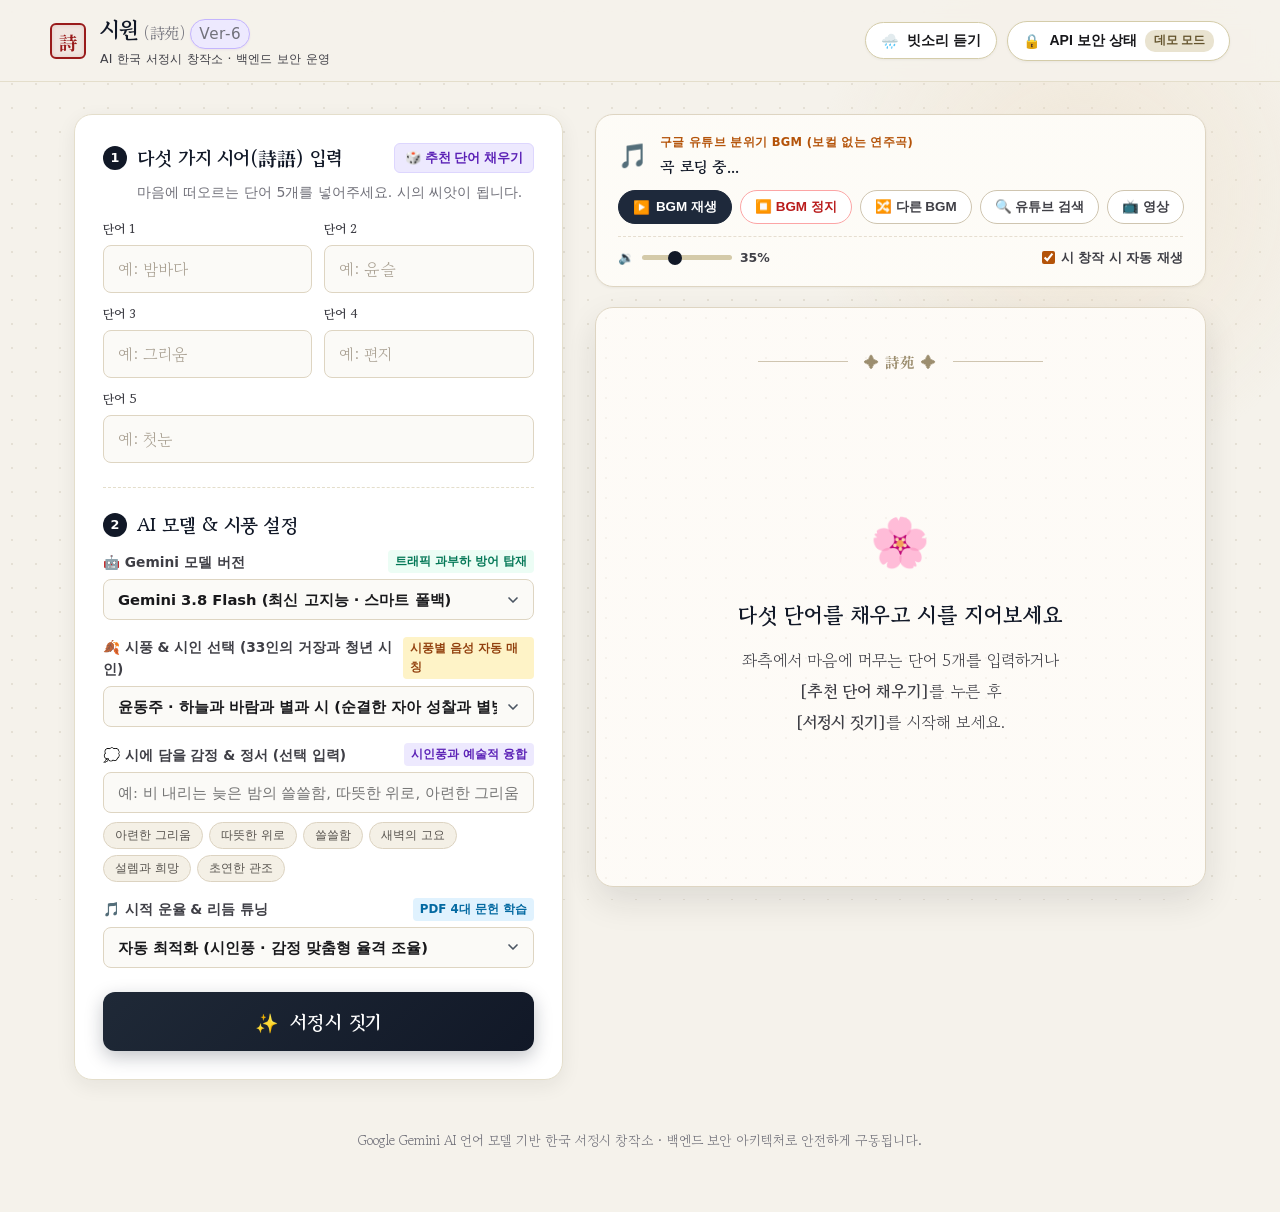
==== index.html @ 5979fc08 "Add files via upload" ====
<!DOCTYPE html>
<html lang="ko">
<head>
  <meta charset="UTF-8">
  <meta name="viewport" content="width=device-width, initial-scale=1.0">
  <title>시원(詩苑) - 서정시 창작소 | Gemini AI</title>
  
  <!-- 웹폰트: 고운바탕, 노토세리프KR, 프리텐다드 -->
  <link rel="preconnect" href="https://fonts.googleapis.com">
  <link rel="preconnect" href="https://fonts.gstatic.com" crossorigin>
  <link href="https://fonts.googleapis.com/css2?family=Gowun+Batang:wght@400;700&family=Noto+Serif+KR:wght@400;600;700;900&family=Pretendard:wght@400;500;600;700&display=swap" rel="stylesheet">
  
  <link rel="stylesheet" href="style.css">
  <!-- 구글 유튜브 IFrame API -->
  <script src="https://www.youtube.com/iframe_api"></script>
</head>
<body>
  <!-- 은은한 한지 배경 & 앰비언트 글로우 -->
  <div class="background-overlay"></div>
  <div class="ambient-glow"></div>

  <!-- 상단 네비게이션 헤더 바 -->
  <header class="navbar">
    <div class="nav-container">
      <div class="brand">
        <div class="brand-seal">詩</div>
        <div class="brand-text">
          <h1 class="brand-title">시원 <span>(詩苑)</span> <span class="app-version-badge" id="appVersionBadge">Ver-6</span></h1>
          <p class="brand-subtitle">AI 한국 서정시 창작소 · 백엔드 보안 운영</p>
        </div>
      </div>
      <div class="nav-actions">
        <button id="ambientSoundBtn" class="control-btn" title="창밖의 잔잔한 빗소리 켜기/끄기">
          <span class="icon">🌧️</span>
          <span class="text">빗소리 듣기</span>
        </button>
        <button id="openApiModalBtn" class="control-btn api-btn">
          <span class="icon">🔒</span>
          <span class="text">API 보안 상태</span>
          <span id="apiStatusBadge" class="status-badge">확인 중...</span>
        </button>
      </div>
    </div>
  </header>

  <div class="app-container">
    <!-- 메인 그리드 레이아웃 -->
    <main class="main-grid">
      <!-- 좌측: 입력 및 옵션 설정 패널 -->
      <section class="card input-section">
        <!-- 1단계: 다섯 단어 입력 -->
        <div class="section-block">
          <div class="section-title-wrap">
            <div class="step-indicator">
              <span class="step-badge">1</span>
              <h2>다섯 가지 시어(詩語) 입력</h2>
            </div>
            <button id="randomWordsBtn" class="btn-text-action" title="감성 단어 모음 자동 추천">
              🎲 추천 단어 채우기
            </button>
          </div>
          <p class="guide-desc">마음에 떠오르는 단어 5개를 넣어주세요. 시의 씨앗이 됩니다.</p>
          
          <div class="words-inputs-grid">
            <div class="input-field">
              <label for="word1" class="field-label">단어 1</label>
              <input type="text" id="word1" class="word-input" placeholder="예: 밤바다" maxlength="15">
            </div>
            <div class="input-field">
              <label for="word2" class="field-label">단어 2</label>
              <input type="text" id="word2" class="word-input" placeholder="예: 윤슬" maxlength="15">
            </div>
            <div class="input-field">
              <label for="word3" class="field-label">단어 3</label>
              <input type="text" id="word3" class="word-input" placeholder="예: 그리움" maxlength="15">
            </div>
            <div class="input-field">
              <label for="word4" class="field-label">단어 4</label>
              <input type="text" id="word4" class="word-input" placeholder="예: 편지" maxlength="15">
            </div>
            <div class="input-field full-width">
              <label for="word5" class="field-label">단어 5</label>
              <input type="text" id="word5" class="word-input" placeholder="예: 첫눈" maxlength="15">
            </div>
          </div>
        </div>

        <!-- 2단계: AI 모델 및 분위기 선택 -->
        <div class="section-block options-block">
          <div class="section-title-wrap">
            <div class="step-indicator">
              <span class="step-badge">2</span>
              <h2>AI 모델 & 시풍 설정</h2>
            </div>
          </div>

          <div class="options-container">
            <div class="option-group">
              <label for="geminiModelSelect" class="option-label">
                <span class="label-with-icon">🤖 Gemini 모델 버전</span>
                <span class="version-tip">트래픽 과부하 방어 탑재</span>
              </label>
              <div class="select-wrapper">
                <select id="geminiModelSelect" class="custom-select">
                  <option value="gemini-3.8-flash" selected>Gemini 3.8 Flash (최신 고지능 · 스마트 폴백)</option>
                  <option value="gemini-3.7-flash">Gemini 3.7 Flash (하이브리드 추론 및 감성 엔진)</option>
                  <option value="gemini-3.6-flash">Gemini 3.6 Flash (정교하고 안정적인 고속 추천)</option>
                  <option value="gemini-3.5-flash">Gemini 3.5 Flash (안정적 고속 서정 엔진)</option>
                  <option value="gemini-flash-latest">Gemini Flash Latest (최신 자동 안정화 버전)</option>
                  <option value="gemini-2.5-pro">Gemini 2.5 Pro (깊은 문학적 통찰과 심층 사유)</option>
                </select>
              </div>
            </div>

            <div class="option-group">
              <label for="poemMoodSelect" class="option-label">
                <span class="label-with-icon">🍂 시풍 & 시인 선택 (33인의 거장과 청년 시인)</span>
                <span class="version-tip" style="background: #fef3c7; color: #92400e;">시풍별 음성 자동 매칭</span>
              </label>
              <div class="select-wrapper">
                <select id="poemMoodSelect" class="custom-select">
                  <optgroup label="📜 한국 고전 서정의 명시인 (10인)">
                    <option value="yoon_dongju" selected>윤동주 · 하늘과 바람과 별과 시 (순결한 자아 성찰과 별빛)</option>
                    <option value="kim_sowol">김소월 · 진달래꽃 (아련한 그리움과 민조적 한)</option>
                    <option value="na_taeju">나태주 · 풀꽃 (소박하고 다정한 풀꽃의 위로)</option>
                    <option value="park_mokwol">박목월 · 나그네 (향토적 서정과 자연의 소박한 정취)</option>
                    <option value="jung_hoseung">정호승 · 사랑하다가 죽어버려라 (상처를 감싸는 인간적 연민)</option>
                    <option value="kim_chunsoo">김춘수 · 꽃 (존재의 본질과 인식의 순수 관념)</option>
                    <option value="seo_jeongju">서정주 · 무서운 시간 / 자화상 (원초적 생명력과 토속적 미학)</option>
                    <option value="shin_kyeongrim">신경림 · 갈대 (민중의 슬픔과 소박한 연대)</option>
                    <option value="hwang_donggyu">황동규 · 사랑의 전당 / 즐거운 편지 (지적인 사랑과 기다림)</option>
                    <option value="ahn_dohyun">안도현 · 연탄 한 장 (따뜻하고 진솔한 일상 서정)</option>
                  </optgroup>
                  <optgroup label="🌌 사유와 시대의 깊은 울림 (12인)">
                    <option value="ko_un">고은 · 만인보 (역사와 인간 군상의 거친 생명력)</option>
                    <option value="yi_sang">이상 · 오감도 (전위적 파격과 초현실적 내면)</option>
                    <option value="han_kang">한강 · 서랍에 저녁을 넣어 두었다 (서늘하고 투명한 고통의 시학)</option>
                    <option value="hwang_jiwoo">황지우 · 새들도 세상을 뜨는구나 (해체적 풍자와 시대의 절규)</option>
                    <option value="kim_hoon">김훈 · 칼의 노래 (단단하고 군더더기 없는 문체)</option>
                    <option value="lee_munjae">이문재 · 지금 여기가 맨 앞 (생태적 사유와 공동체적 성찰)</option>
                    <option value="yoo_anjin">유안진 · 지란지교를 꿈꾸며 (맑고 그윽한 교감과 품격)</option>
                    <option value="choi_seungho">최승호 · 대설주의보 (도시 문명 비판과 존재의 허무)</option>
                    <option value="shin_dalja">신달자 · 열애 (뜨겁고 솔직한 사랑과 고백)</option>
                    <option value="kim_kyungju">김경주 · 나는 이 세상에 없는 계절이다 (감각의 폭발과 방랑)</option>
                    <option value="kim_haeja">김해자 · 무기여 잘 있거라 (노동과 삶터의 꿋꿋한 진정성)</option>
                    <option value="jo_jeonghwan">조정환 · 사유와 실존의 시학 (철학적 사유와 저항의 언어)</option>
                  </optgroup>
                  <optgroup label="🌿 현대 문학과 독창적 일상 감성 (6인)">
                    <option value="park_joon">박준 · 당신의 이름을 지어다가 며칠은 먹었다 (쓸쓸하고 다정한 일상의 슬픔)</option>
                    <option value="kang_hwagil">강화길 · 심리적 긴장과 서늘한 고백 (내밀한 불안과 여성 서정)</option>
                    <option value="moon_boyoung">문보영 · 책기둥 (발랄한 상상력과 유쾌한 일기체)</option>
                    <option value="choi_jeonghwa">최정화 · 모던한 감각과 건조한 시선 (도시의 공허와 감각)</option>
                    <option value="kim_minjung">김민정 · 날씨와 생활 (날것의 솔직함과 당돌한 리듬)</option>
                    <option value="kim_yideum">김이듬 · 히스테리아 (도발적 에너지와 전복적 상상력)</option>
                  </optgroup>
                  <optgroup label="🌱 동시대 청년 신진 시인 (5인)">
                    <option value="hwang_inchan">황인찬 · 기쁜 이와 함께 나를 나눌 것 (섬세하고 절제된 여백의 시학)</option>
                    <option value="yang_anda">양안다 · 빛과 매듭 (환상적인 빛과 몽환적 서정)</option>
                    <option value="yook_hosoo">육호수 · 나는 나비와 날고 (투명한 유년과 동화적 상상력)</option>
                    <option value="kim_bona">김보나 · 김근종 (동시대 청년의 감각과 솔직한 어조)</option>
                    <option value="kang_woogeun">강우근 · 개미 한마리를 실수로 밟을 뻔한 날 (작고 여린 생명을 향한 다정한 응시)</option>
                  </optgroup>
                </select>
              </div>
            </div>

            <!-- 시적 감정 및 정서 직접 입력 (시인풍과 융합) -->
            <div class="option-group">
              <label for="poemEmotionInput" class="option-label">
                <span class="label-with-icon">💭 시에 담을 감정 & 정서 (선택 입력)</span>
                <span class="version-tip" style="background: #ede9fe; color: #5b21b6;">시인풍과 예술적 융합</span>
              </label>
              <div class="emotion-input-wrapper">
                <input type="text" id="poemEmotionInput" class="custom-input emotion-input" 
                       placeholder="예: 비 내리는 늦은 밤의 쓸쓸함, 따뜻한 위로, 아련한 그리움, 첫사랑의 설렘..." 
                       maxlength="60">
                <div class="emotion-tags" id="emotionTags">
                  <button type="button" class="emotion-tag-btn" data-emotion="아련한 그리움">아련한 그리움</button>
                  <button type="button" class="emotion-tag-btn" data-emotion="따뜻한 위로">따뜻한 위로</button>
                  <button type="button" class="emotion-tag-btn" data-emotion="쓸쓸함">쓸쓸함</button>
                  <button type="button" class="emotion-tag-btn" data-emotion="새벽의 고요">새벽의 고요</button>
                  <button type="button" class="emotion-tag-btn" data-emotion="설렘과 희망">설렘과 희망</button>
                  <button type="button" class="emotion-tag-btn" data-emotion="초연한 관조">초연한 관조</button>
                </div>
              </div>
            </div>

            <!-- 시적 운율 & 리듬 튜닝 (PDF 4대 문헌 분석 기반) -->
            <div class="option-group">
              <label for="poemProsodySelect" class="option-label">
                <span class="label-with-icon">🎵 시적 운율 & 리듬 튜닝</span>
                <span class="version-tip" style="background: #e0f2fe; color: #0369a1;">PDF 4대 문헌 학습</span>
              </label>
              <div class="select-wrapper">
                <select id="poemProsodySelect" class="custom-select">
                  <option value="auto" selected>자동 최적화 (시인풍 · 감정 맞춤형 율격 조율)</option>
                  <option value="folk_rhythm">애틋한 7·5조 민요풍 (3음보 서정 · 아련한 가락)</option>
                  <option value="classical_meter">단정한 3·4 / 4·4조 가사풍 (4음보 정통 기품)</option>
                  <option value="modern_free">감각적 현대 자유율 (긴 행과 짧은 행의 교차와 여백)</option>
                  <option value="meditative_prose">깊은 사유의 명상적 율격 (유장한 내재율과 침묵)</option>
                </select>
              </div>
            </div>
          </div>
        </div>

        <!-- 창작 실행 버튼 -->
        <div class="action-block">
          <button id="generatePoemBtn" class="btn-generate">
            <span class="btn-sparkle">✨</span>
            <span class="btn-text">서정시 짓기</span>
          </button>
        </div>
      </section>

      <!-- 우측: 시 전시 카드 (가독성 높은 한지 족자 스타일) -->
      <section class="poem-display-section">
        <!-- 🎵 분위기 맞춤 유튜브 배경음악 플레이어 바 -->
        <div class="bgm-player-card" id="bgmPlayerCard">
          <div class="bgm-player-header">
            <div class="bgm-info">
              <span class="bgm-icon">🎵</span>
              <div class="bgm-texts">
                <span class="bgm-label">구글 유튜브 분위기 BGM (보컬 없는 연주곡)</span>
                <span id="bgmTrackTitle" class="bgm-title">곡 로딩 중...</span>
              </div>
            </div>
            <div class="bgm-controls">
              <button id="bgmPlayToggleBtn" class="bgm-btn" type="button" title="배경음악 재생/일시정지">
                <span id="bgmPlayIcon">▶️</span>
                <span id="bgmPlayText">BGM 재생</span>
              </button>
              <button id="bgmStopBtn" class="bgm-btn stop-btn" type="button" title="배경음악 완전 정지">
                <span>⏹️ BGM 정지</span>
              </button>
              <button id="bgmRefreshBtn" class="bgm-btn secondary" type="button" title="현재 시풍에 맞는 다른 연주곡으로 교체합니다">
                <span>🔀 다른 BGM</span>
              </button>
              <button id="bgmSearchYoutubeBtn" class="bgm-btn secondary" type="button" title="유튜브에서 이 시풍의 연주곡 직접 검색하기">
                <span>🔍 유튜브 검색</span>
              </button>
              <button id="bgmVideoToggleBtn" class="bgm-btn secondary" type="button" title="유튜브 영상 보기/접기">
                <span>📺 영상</span>
              </button>
            </div>
          </div>
          
          <div class="bgm-player-sub">
            <div class="bgm-volume-wrap">
              <span class="vol-icon">🔉</span>
              <input type="range" id="bgmVolumeSlider" min="0" max="100" value="35" class="volume-slider" title="BGM 음량 조절">
              <span id="bgmVolumeText" class="vol-text">35%</span>
            </div>
            <label class="bgm-auto-wrap" title="새로운 시를 지으면 선택한 분위기에 맞는 음악을 자동으로 재생합니다">
              <input type="checkbox" id="bgmAutoPlayCheck" checked>
              <span>시 창작 시 자동 재생</span>
            </label>
          </div>

          <!-- BGM 상태 알림 바 (재생 실패 시 자동 복구 알림) -->
          <div id="bgmStatusAlert" class="bgm-status-alert hidden">
            <span class="alert-icon">🔀</span>
            <span id="bgmStatusAlertText" class="alert-text"></span>
            <button type="button" id="closeBgmAlertBtn" class="alert-close-btn" title="닫기">×</button>
          </div>

          <!-- 접었다 펼칠 수 있는 유튜브 비디오 플레이어 컨테이너 -->
          <div id="youtubePlayerContainer" class="youtube-player-container hidden">
            <div class="video-aspect-wrap">
              <div id="youtubeIframeTarget"></div>
            </div>
            <!-- 사용자 맞춤 유튜브 영상 입력 폼 -->
            <div class="custom-bgm-bar">
              <span class="custom-bgm-label">🔗 직접 유튜브 곡 지정:</span>
              <input type="text" id="customBgmInput" placeholder="유튜브 링크(URL) 또는 영상 ID 붙여넣기..." class="custom-bgm-input">
              <button type="button" id="applyCustomBgmBtn" class="custom-bgm-btn">적용 및 재생</button>
            </div>
          </div>
        </div>

        <div class="poem-scroll-card" id="poemCard">
          <div class="card-ornament top-ornament">
            <span class="ornament-line"></span>
            <span class="ornament-symbol">✦ 詩苑 ✦</span>
            <span class="ornament-line"></span>
          </div>

          <!-- 대기 상태 안내 -->
          <div id="emptyState" class="poem-empty-state">
            <div class="ink-drop-icon">🌸</div>
            <h3 class="empty-title">다섯 단어를 채우고 시를 지어보세요</h3>
            <p class="empty-desc">
              좌측에서 마음에 머무는 단어 5개를 입력하거나<br>
              <strong>[추천 단어 채우기]</strong>를 누른 후<br>
              <strong>[서정시 짓기]</strong>를 시작해 보세요.
            </p>
          </div>

          <!-- 로딩 상태 -->
          <div id="loadingState" class="poem-loading-state hidden">
            <div class="brush-loader">
              <div class="brush-stroke"></div>
              <div class="brush-stroke"></div>
              <div class="brush-stroke"></div>
            </div>
            <p class="loading-message">시인이 벼루에 먹을 갈고 운율을 고르고 있습니다...</p>
            <span class="loading-words" id="loadingWordsPreview"></span>
          </div>

          <!-- 시 완성 출력 영역 -->
          <div id="poemContentArea" class="poem-content-area hidden">
            <div class="poem-header">
              <h2 id="poemTitle" class="poem-title"></h2>
              <div class="poem-meta">
                <span id="poemAuthorTag" class="meta-tag">시원(詩苑) 시인</span>
                <span class="meta-divider">·</span>
                <span id="poemDate" class="meta-date"></span>
              </div>
            </div>

            <!-- 시 본문 (최적화된 글자 크기와 넉넉한 줄간격) -->
            <div class="poem-body-wrapper">
              <div id="poemBody" class="poem-body"></div>
            </div>

            <!-- 시인 시작노트 (박스 스타일링) -->
            <div class="notes-container">
              <div class="notes-header">
                <span class="notes-icon">✍️</span>
                <span class="notes-title">시인의 시작(詩作) 노트</span>
              </div>
              <div id="poemNotes" class="poem-notes"></div>
            </div>

            <!-- 시 낭송 성우 맞춤 설정 패널 (성별 / 20대·40대·60대 / Google TTS 30가지 음성) -->
            <div class="voice-actor-card">
              <div class="voice-actor-header">
                <span class="voice-icon">🎙️</span>
                <strong>시 낭송 성우 & Google TTS 30 음성 설정</strong>
                <span class="voice-tip">30가지 음성 파라미터 탑재</span>
              </div>

              <div class="voice-selectors-grid">
                <!-- 성별 선택 -->
                <div class="voice-selector-item">
                  <span class="selector-label">성별 선택</span>
                  <div class="segmented-control" id="voiceGenderGroup">
                    <button type="button" class="seg-btn" data-gender="female">👩 여성 성우</button>
                    <button type="button" class="seg-btn active" data-gender="male">👨 남성 성우</button>
                  </div>
                </div>

                <!-- 연령대 선택 -->
                <div class="voice-selector-item">
                  <span class="selector-label">연령대 선택</span>
                  <div class="segmented-control" id="voiceAgeGroup">
                    <button type="button" class="seg-btn active" data-age="20">🌱 20대 (청년)</button>
                    <button type="button" class="seg-btn" data-age="40">🌿 40대 (중년)</button>
                    <button type="button" class="seg-btn" data-age="60">🌾 60대 (노년)</button>
                  </div>
                </div>
              </div>

              <!-- 🌐 Google Cloud / Gemini TTS 30가지 음성 (voice_name) 선택 -->
              <div class="google-voice-selector-box" style="margin-top: 14px; margin-bottom: 14px; background: #ffffff; border: 1px solid #ded5c2; border-radius: 10px; padding: 12px 14px; box-shadow: 0 1px 3px rgba(0,0,0,0.03);">
                <div style="display: flex; justify-content: space-between; align-items: center; margin-bottom: 8px;">
                  <label for="googleVoiceSelect" style="font-size: 0.82rem; font-weight: 700; color: #18181b; display: flex; align-items: center; gap: 6px;">
                    <span>🌐 Google TTS 30가지 음성 옵션 (voice_name)</span>
                  </label>
                  <span id="voiceTraitBadge" style="font-size: 0.74rem; background: #e0e7ff; color: #3730a3; padding: 2px 8px; border-radius: 4px; font-weight: 700;">Iapetus · Clear</span>
                </div>
                <div class="select-wrapper">
                  <select id="googleVoiceSelect" class="custom-select" style="font-size: 0.88rem; padding: 8px 12px;">
                    <optgroup label="✨ 밝음 / 경쾌 / 맑음 / 산들바람">
                      <option value="Zephyr" data-trait="Bright">Zephyr -- Bright (화사하고 밝음)</option>
                      <option value="Puck" data-trait="Brisk">Puck -- 경쾌함 (재치 있는 리듬)</option>
                      <option value="Autonoe" data-trait="Bright">Autonoe -- 밝음 (햇살처럼 환하고 맑음)</option>
                      <option value="Erinome" data-trait="Clear">Erinome -- 맑음 (청아한 이슬 울림)</option>
                      <option value="Laomedeia" data-trait="Brisk">Laomedeia -- 경쾌함 (청량한 리듬과 템포)</option>
                      <option value="Sadachbia" data-trait="Lively">Sadachbia -- 활기참 (생동감 넘치는 에너지)</option>
                      <option value="Aoede" data-trait="Breezy">Aoede -- Breezy (산들바람처럼 은은한 서정)</option>
                    </optgroup>
                    <optgroup label="🍃 청명 / 부드러움 / 따스함 / 친근함">
                      <option value="Iapetus" data-trait="Clear" selected>Iapetus -- Clear (티 없이 맑고 선명함)</option>
                      <option value="Algieba" data-trait="Smooth">Algieba -- Smooth (비단결처럼 부드러움)</option>
                      <option value="Despina" data-trait="Smooth">Despina -- Smooth (나직하고 감미로운 선율)</option>
                      <option value="Achernar" data-trait="Soft">Achernar -- Soft (포근하고 애잔한 여운)</option>
                      <option value="Sulafat" data-trait="Warm">Sulafat -- 따뜻함 (마음을 덥혀주는 포근한 온기)</option>
                      <option value="Vindemiatrix" data-trait="Gentle">Vindemiatrix -- 온화함 (감싸 안아주는 자애로움)</option>
                      <option value="Leda" data-trait="Youthful">Leda -- Youthful (풋풋하고 순수한 젊은 호흡)</option>
                      <option value="Achird" data-trait="Friendly">Achird -- 친근함 (오랜 벗처럼 다정한 말투)</option>
                    </optgroup>
                    <optgroup label="🌌 그윽함 / 고요 / 내밀한 숨소리">
                      <option value="Callirrhoe" data-trait="Easygoing">Callirrhoe -- 느긋함 (유연하고 편안한 긴 호흡)</option>
                      <option value="Umbriel" data-trait="Relaxed">Umbriel -- 느긋함 (고요한 밤의 심연과 그윽함)</option>
                      <option value="Enceladus" data-trait="Breathy">엔셀라두스 (Enceladus) -- 숨소리 (귓가의 밀어와 속삭임)</option>
                      <option value="Schedar" data-trait="Even">Schedar -- Even (잔잔하고 평온한 균형미)</option>
                      <option value="Zubenelgenubi" data-trait="Casual">Zubenelgenubi -- 캐주얼 (자연스러운 일상의 어조)</option>
                    </optgroup>
                    <optgroup label="🏛️ 단호 / 중후 / 깊은 지성과 기백">
                      <option value="Kore" data-trait="Firm">Kore -- Firm (단호하고 결연한 절제미)</option>
                      <option value="Orus" data-trait="Firm">Orus -- Firm (묵직한 저음과 단단한 의지)</option>
                      <option value="Alnilam" data-trait="Firm">Alnilam -- Firm (굳센 신념과 꿋꿋한 기백)</option>
                      <option value="Gacrux" data-trait="Mature">Gacrux -- 성인용 (삶의 연륜이 묻어나는 중후함)</option>
                      <option value="Sadaltager" data-trait="Knowledgeable">Sadaltager -- 지식이 풍부함 (철학적 깊이와 지적 무게)</option>
                      <option value="Charon" data-trait="Informative">Charon -- 유용한 정보를 제공함 (차분한 신뢰감과 전달력)</option>
                      <option value="Rasalgethi" data-trait="Informative">Rasalgethi -- 유용한 정보를 전달함 (명료한 사유의 낭독)</option>
                      <option value="Algenib" data-trait="Gravelly">Algenib -- 자갈 (거친 자갈밭 같은 민초의 질감)</option>
                      <option value="Fenrir" data-trait="Excitable">Fenrir -- Excitable (벅찬 감정과 격정적 고조)</option>
                      <option value="Pulcherrima" data-trait="Forward">Pulcherrima -- 앞으로 (당당하게 뻗어나가는 진취성)</option>
                    </optgroup>
                  </select>
                </div>
              </div>

              <!-- ✨ 시 분위기 맞춤 TTS 자동 튜닝 상태 표시 바 -->
              <div class="tts-mood-tuning-box">
                <div class="tts-tuning-header">
                  <div class="tuning-title-wrap">
                    <span class="sparkle-icon">✨</span>
                    <span class="tuning-title">시풍 맞춤 Google TTS 30 보이스 자동 조절</span>
                  </div>
                  <label class="toggle-switch-wrap" title="선택한 시인의 시풍과 정서에 맞게 30개 Google TTS 보이스 및 음높이/속도/호흡을 자동 매칭합니다">
                    <input type="checkbox" id="autoMoodTtsCheck" checked>
                    <span class="switch-label">시풍 자동 조절 켜짐</span>
                  </label>
                </div>

                <!-- 실시간 반영되는 TTS 파라미터 뱃지들 -->
                <div class="tts-params-display">
                  <div class="param-badge">
                    <span class="param-name">Google 보이스</span>
                    <strong id="paramVoiceName" class="param-val">Iapetus (Clear)</strong>
                  </div>
                  <div class="param-badge">
                    <span class="param-name">감성 톤</span>
                    <strong id="paramMoodStyle" class="param-val">티 없이 맑고 청명한 성찰의 낭독</strong>
                  </div>
                  <div class="param-badge">
                    <span class="param-name">음높이 (Pitch)</span>
                    <strong id="paramPitchVal" class="param-val">1.02x (+2%)</strong>
                  </div>
                  <div class="param-badge">
                    <span class="param-name">낭송 속도 (Rate)</span>
                    <strong id="paramRateVal" class="param-val">0.78x (차분한 침묵)</strong>
                  </div>
                  <div class="param-badge">
                    <span class="param-name">행간 여운 (Pause)</span>
                    <strong id="paramPauseVal" class="param-val">1.25초 (투명한 여운)</strong>
                  </div>
                </div>
              </div>

              <div class="voice-actions-row">
                <button id="previewVoiceBtn" class="voice-sub-btn" type="button" title="선택한 Google TTS 음성과 감성 톤의 목소리를 미리 들어봅니다">
                  <span>🎧 음성 미리듣기</span>
                </button>
                <button id="readPoemBtn" class="voice-main-btn" type="button" title="선택한 음성과 시풍 맞춤 톤으로 시를 낭송합니다">
                  <span id="readPoemIcon">🎙️</span>
                  <span id="readPoemText">시 낭송 듣기</span>
                </button>
              </div>
            </div>

            <!-- 하단 낙관 도장 -->
            <div class="seal-stamp-container">
              <div class="korean-seal">
                <span class="seal-inner">心月<br>吟詠</span>
              </div>
            </div>
          </div>

          <!-- 하단 액션 도구바 -->
          <div id="poemActions" class="poem-actions hidden">
            <button id="copyPoemBtn" class="action-btn" title="시 본문 복사">
              <span>📋 텍스트 복사</span>
            </button>
            <button id="downloadImageBtn" class="action-btn primary" title="예쁜 한지 카드 이미지로 다운로드">
              <span>🖼️ 시 카드 저장</span>
            </button>
          </div>
        </div>
      </section>
    </main>

    <!-- 푸터 -->
    <footer class="footer">
      <p>Google Gemini AI 언어 모델 기반 한국 서정시 창작소 · 백엔드 보안 아키텍처로 안전하게 구동됩니다.</p>
    </footer>
  </div>

  <!-- API 보안 상태 및 안내 모달 -->
  <div id="apiModal" class="modal-overlay hidden">
    <div class="modal-box">
      <div class="modal-header">
        <h3>🔒 Google Gemini API 보안 아키텍처</h3>
        <button id="closeApiModalBtn" class="btn-close" aria-label="닫기">&times;</button>
      </div>
      <div class="modal-body">
        <!-- 백엔드 서버 모드 시 표시되는 안내 -->
        <div id="backendSecurityInfo" class="security-status-box">
          <div class="status-indicator-wrap">
            <span id="backendStatusIcon" class="status-icon">🛡️</span>
            <strong id="backendStatusTitle">백엔드 서버 보안 연동 중</strong>
          </div>
          <p id="backendStatusDetail" class="status-detail-text">
            서버의 <code>.env</code> 파일에 암호화된 Google Gemini API Key가 저장되어 있어, 웹 브라우저나 네트워크 통신 상에 API 키가 절대 노출되지 않습니다.
          </p>
        </div>

        <!-- GitHub Pages(정적 모드) 시 표시되는 개인 키 설정 영역 -->
        <div id="clientKeySection" class="client-key-section hidden">
          <p class="modal-desc">
            GitHub Pages(정적 호스팅) 환경에서는 본인의 Google AI Studio 무료 API Key를 입력하여 실시간 시를 짓거나, 키 없이 데모 모드로 즐기실 수 있습니다.
          </p>
          <div class="modal-input-field">
            <input type="password" id="apiKeyInput" placeholder="AIzaSy..." autocomplete="off">
            <button id="toggleKeyVisibility" class="btn-toggle-eye" type="button" title="키 표시/숨기기">👁️</button>
          </div>
          <div class="modal-links">
            <a href="https://aistudio.google.com/app/apikey" target="_blank" rel="noopener noreferrer">
              🔗 Google AI Studio에서 무료 API Key 발급받기 &rarr;
            </a>
          </div>
          <div class="security-notice">
            🔒 <strong>보안 안내</strong>: 입력하신 키는 브라우저(LocalStorage)에만 보관되며 외부 서버로 전송되지 않습니다.
          </div>
        </div>

        <div class="security-checklist">
          <h4>🛡️ 정보보안 지침 준수 & 시스템 정보</h4>
          <ul>
            <li>✨ <strong>현재 버전</strong>: <span class="app-version-badge">Ver-6</span> (PDF 4대 문헌 분석 기반 운율·시인풍·감정 3단 융합 엔진 · 17대 클리셰 금지어 배제 · 159선 추천 단어)</li>
            <li>✅ <strong>Server-to-Server 통신</strong>: 백엔드 환경에서는 구글 API를 비공개 호출</li>
            <li>✅ <strong>환경변수 격리 (.env)</strong>: 소스 코드에 키를 하드코딩하지 않고 환경변수로 분리</li>
            <li>✅ <strong>Git 유출 차단 (.gitignore)</strong>: 깃허브 커밋 시 .env 파일 원천 배제</li>
            <li>✅ <strong>Rate Limiting(속도 제한)</strong>: 비정상적 다량 호출 및 DoS 공격 방지</li>
          </ul>
        </div>
      </div>
      <div class="modal-footer">
        <button id="clearApiKeyBtn" class="btn-secondary hidden">키 삭제 (데모 모드)</button>
        <button id="closeModalOkBtn" class="btn-primary">확인 / 저장</button>
      </div>
    </div>
  </div>

  <!-- 토스트 알림 메시지 -->
  <div id="toast" class="toast hidden"></div>

  <!-- 자바스크립트 로직 -->
  <script src="app.js"></script>
</body>
</html>
---- style.css ----
/* =========================================================
   시원 (詩苑) - 서정시 창작소 스타일 시트 (public/style.css)
   한국 전통의 고요한 미학과 현대적 고가독성 UI의 융합
   ========================================================= */

:root {
  /* 배경 색상 */
  --bg-main: #f5f2eb;
  --bg-card: #ffffff;
  --bg-scroll: #fdfbf7;
  
  /* 고대비 텍스트 색상 (가독성 극대화) */
  --text-primary: #18181b;     /* 선명한 먹물색 (대비율 12:1 이상) */
  --text-secondary: #3f3f46;   /* 본문 보조 색상 */
  --text-muted: #71717a;       /* 캡션/안내 문구 */
  
  /* 포인트 색상 */
  --accent-ink: #111827;
  --accent-red: #991b1b;       /* 전통 인장/낙관 주홍빛 */
  --accent-gold: #b45309;      /* 고풍스러운 황금빛 */
  --accent-indigo: #1e3a8a;    /* 시어 하이라이트 인디고 */
  
  /* 테두리 & 그림자 */
  --border-subtle: #e4decb;
  --border-focus: #2563eb;
  --shadow-sm: 0 1px 3px rgba(0, 0, 0, 0.05);
  --shadow-md: 0 6px 20px rgba(28, 25, 23, 0.07);
  --shadow-lg: 0 14px 35px rgba(28, 25, 23, 0.11);
  
  /* 타이포그래피 */
  --font-serif: "Gowun Batang", "Noto Serif KR", serif;
  --font-sans: "Pretendard", -apple-system, BlinkMacSystemFont, system-ui, sans-serif;
  
  --radius-sm: 8px;
  --radius-md: 12px;
  --radius-lg: 18px;
  --transition: all 0.22s cubic-bezier(0.16, 1, 0.3, 1);
}

/* 기본 리셋 */
* {
  box-sizing: border-box;
  margin: 0;
  padding: 0;
  -webkit-font-smoothing: antialiased;
}

body {
  font-family: var(--font-sans);
  background-color: var(--bg-main);
  color: var(--text-primary);
  min-height: 100vh;
  line-height: 1.6;
  position: relative;
  overflow-x: hidden;
}

/* 배경 앰비언트 텍스처 */
.background-overlay {
  position: fixed;
  top: 0;
  left: 0;
  width: 100vw;
  height: 100vh;
  background-image: radial-gradient(#d6cec0 0.85px, transparent 0.85px);
  background-size: 24px 24px;
  opacity: 0.5;
  pointer-events: none;
  z-index: 0;
}

.ambient-glow {
  position: fixed;
  top: -80px;
  right: -80px;
  width: 550px;
  height: 550px;
  background: radial-gradient(circle, rgba(235, 219, 195, 0.5) 0%, rgba(245, 242, 235, 0) 70%);
  pointer-events: none;
  z-index: 0;
}

/* ---------------------------------------------------------
   1. 상단 네비게이션 헤더 바 (고정 가독성 바)
   --------------------------------------------------------- */
.navbar {
  position: sticky;
  top: 0;
  z-index: 100;
  background: rgba(245, 242, 235, 0.88);
  backdrop-filter: blur(12px);
  border-bottom: 1px solid var(--border-subtle);
  padding: 12px 24px;
}

.nav-container {
  max-width: 1180px;
  margin: 0 auto;
  display: flex;
  align-items: center;
  justify-content: space-between;
}

.brand {
  display: flex;
  align-items: center;
  gap: 14px;
}

.brand-seal {
  width: 36px;
  height: 36px;
  line-height: 34px;
  text-align: center;
  border: 2px solid var(--accent-red);
  color: var(--accent-red);
  font-family: var(--font-serif);
  font-weight: 700;
  font-size: 1.15rem;
  border-radius: 6px;
  background: rgba(153, 27, 27, 0.05);
  box-shadow: inset 0 0 4px rgba(153, 27, 27, 0.15);
}

.brand-title {
  font-family: var(--font-serif);
  font-size: 1.4rem;
  font-weight: 700;
  color: var(--accent-ink);
  letter-spacing: -0.02em;
  display: flex;
  align-items: baseline;
  gap: 6px;
}

.brand-title span {
  font-size: 0.95rem;
  color: var(--text-muted);
  font-weight: 400;
}

.app-version-badge {
  display: inline-flex;
  align-items: center;
  font-family: var(--font-sans);
  font-size: 0.68rem;
  font-weight: 700;
  letter-spacing: 0.04em;
  padding: 2px 8px;
  border-radius: 999px;
  background: #ede9fe;
  color: #6d28d9;
  border: 1px solid #c4b5fd;
  box-shadow: 0 1px 2px rgba(109, 40, 217, 0.08);
  vertical-align: middle;
}

.brand-subtitle {
  font-size: 0.78rem;
  color: var(--text-secondary);
  letter-spacing: 0.02em;
}

.nav-actions {
  display: flex;
  align-items: center;
  gap: 10px;
}

.control-btn {
  display: inline-flex;
  align-items: center;
  gap: 8px;
  padding: 8px 15px;
  background: #ffffff;
  border: 1.5px solid #d4cca9;
  border-radius: 20px;
  color: var(--text-primary);
  font-size: 0.88rem;
  font-weight: 600;
  cursor: pointer;
  box-shadow: var(--shadow-sm);
  transition: var(--transition);
}

.control-btn:hover {
  border-color: #9c8e6f;
  background: #fdfbf7;
  transform: translateY(-1px);
}

.control-btn.active {
  background: #1e293b;
  border-color: #1e293b;
  color: #ffffff;
}

.status-badge {
  font-size: 0.74rem;
  padding: 3px 9px;
  background: #e9e3d0;
  color: #63532c;
  border-radius: 10px;
  font-weight: 700;
}

.status-badge.live {
  background: #dcfce7;
  color: #15803d;
}

.status-badge.warn {
  background: #fef3c7;
  color: #b45309;
}

/* ---------------------------------------------------------
   2. 메인 컨테이너 & 2열 레이아웃
   --------------------------------------------------------- */
.app-container {
  position: relative;
  z-index: 1;
  max-width: 1180px;
  margin: 0 auto;
  padding: 32px 24px 60px;
}

.main-grid {
  display: grid;
  grid-template-columns: 1fr 1.25fr;
  gap: 32px;
  align-items: start;
}

@media (max-width: 900px) {
  .main-grid {
    grid-template-columns: 1fr;
    gap: 24px;
  }
}

/* ---------------------------------------------------------
   3. 좌측 입력 카드
   --------------------------------------------------------- */
.card {
  background: var(--bg-card);
  border: 1px solid var(--border-subtle);
  border-radius: var(--radius-lg);
  padding: 28px;
  box-shadow: var(--shadow-md);
}

.section-block {
  margin-bottom: 24px;
}

.section-title-wrap {
  display: flex;
  align-items: center;
  justify-content: space-between;
  margin-bottom: 8px;
}

.step-indicator {
  display: flex;
  align-items: center;
  gap: 10px;
}

.step-badge {
  width: 24px;
  height: 24px;
  line-height: 24px;
  text-align: center;
  background: var(--accent-ink);
  color: #ffffff;
  border-radius: 50%;
  font-size: 0.8rem;
  font-weight: 700;
}

.step-indicator h2 {
  font-family: var(--font-serif);
  font-size: 1.18rem;
  font-weight: 700;
  color: var(--accent-ink);
}

.btn-text-action {
  background: #ede9fe;
  color: #5b21b6;
  border: 1px solid #ddd6fe;
  font-size: 0.82rem;
  font-weight: 600;
  cursor: pointer;
  padding: 5px 10px;
  border-radius: 6px;
  transition: var(--transition);
}

.btn-text-action:hover {
  background: #ddd6fe;
  color: #4c1d95;
}

.guide-desc {
  font-size: 0.88rem;
  color: var(--text-muted);
  margin-bottom: 16px;
  padding-left: 34px;
}

/* 5개 단어 입력 2열 그리드 */
.words-inputs-grid {
  display: grid;
  grid-template-columns: 1fr 1fr;
  gap: 12px;
}

.input-field {
  display: flex;
  flex-direction: column;
  gap: 5px;
}

.input-field.full-width {
  grid-column: span 2;
}

.field-label {
  font-size: 0.78rem;
  font-weight: 700;
  color: var(--text-secondary);
  font-family: var(--font-serif);
}

.word-input {
  width: 100%;
  padding: 11px 14px;
  background: #fbfaf7;
  border: 1.5px solid #ded5c2;
  border-radius: var(--radius-sm);
  font-family: var(--font-serif);
  font-size: 1.02rem;
  font-weight: 600;
  color: var(--text-primary);
  transition: var(--transition);
}

.word-input:focus {
  outline: none;
  background: #ffffff;
  border-color: #4f46e5;
  box-shadow: 0 0 0 3px rgba(79, 70, 229, 0.12);
}

.word-input::placeholder {
  color: #a89f91;
  font-weight: 400;
}

/* 옵션 블록 (모델 & 시풍) */
.options-block {
  border-top: 1px dashed var(--border-subtle);
  padding-top: 22px;
}

.options-container {
  display: flex;
  flex-direction: column;
  gap: 16px;
  margin-top: 10px;
}

.option-group {
  display: flex;
  flex-direction: column;
  gap: 6px;
}

.option-label {
  display: flex;
  align-items: center;
  justify-content: space-between;
  font-size: 0.86rem;
  font-weight: 700;
  color: var(--text-secondary);
}

.label-with-icon {
  display: flex;
  align-items: center;
  gap: 6px;
}

.version-tip {
  font-size: 0.74rem;
  color: #047857;
  background: #ecfdf5;
  padding: 2px 7px;
  border-radius: 4px;
  font-weight: 600;
}

.select-wrapper {
  position: relative;
}

.custom-select {
  width: 100%;
  padding: 11px 36px 11px 14px;
  background: #fbfaf7;
  border: 1.5px solid #ded5c2;
  border-radius: var(--radius-sm);
  font-family: var(--font-sans);
  font-size: 0.92rem;
  font-weight: 600;
  color: var(--text-primary);
  cursor: pointer;
  appearance: none;
  background-image: url("data:image/svg+xml;charset=US-ASCII,%3Csvg%20xmlns%3D%22http%3A%2F%2Fwww.w3.org%2F2000%2Fsvg%22%20width%3D%2224%22%20height%3D%2224%22%20viewBox%3D%220%200%2024%2024%22%20fill%3D%22none%22%20stroke%3D%22%234b5563%22%20stroke-width%3D%222.5%22%20stroke-linecap%3D%22round%22%20stroke-linejoin%3D%22round%22%3E%3Cpolyline%20points%3D%226%209%2012%2015%2018%209%22%3E%3C%2Fpolyline%3E%3C%2Fsvg%3E");
  background-repeat: no-repeat;
  background-position: right 12px center;
  background-size: 16px;
  transition: var(--transition);
}

.custom-select:focus {
  outline: none;
  background-color: #ffffff;
  border-color: #4f46e5;
  box-shadow: 0 0 0 3px rgba(79, 70, 229, 0.12);
}

/* 감정 & 정서 입력 필드 및 태그 스타일 (Ver-5) */
.emotion-input-wrapper {
  display: flex;
  flex-direction: column;
  gap: 9px;
}

.custom-input.emotion-input {
  width: 100%;
  padding: 11px 14px;
  background: #fbfaf7;
  border: 1.5px solid #ded5c2;
  border-radius: var(--radius-sm);
  font-family: var(--font-sans);
  font-size: 0.92rem;
  color: var(--text-primary);
  transition: var(--transition);
}

.custom-input.emotion-input:focus {
  outline: none;
  background-color: #ffffff;
  border-color: #7c3aed;
  box-shadow: 0 0 0 3px rgba(124, 58, 237, 0.14);
}

.emotion-tags {
  display: flex;
  flex-wrap: wrap;
  gap: 6px;
}

.emotion-tag-btn {
  background: #f4f0e6;
  border: 1px solid #dcd3c1;
  border-radius: 20px;
  padding: 4px 11px;
  font-family: var(--font-sans);
  font-size: 0.78rem;
  color: #57534e;
  cursor: pointer;
  transition: all 0.2s cubic-bezier(0.16, 1, 0.3, 1);
  user-select: none;
}

.emotion-tag-btn:hover {
  background: #ebe4d2;
  border-color: #9a9284;
  color: #1c1917;
  transform: translateY(-1px);
}

.emotion-tag-btn.active {
  background: #7c3aed;
  border-color: #6d28d9;
  color: #ffffff;
  font-weight: 600;
  box-shadow: 0 2px 8px rgba(124, 58, 237, 0.28);
}

/* 추천 단어 채우기 펄스 애니메이션 */
@keyframes wordInputPulse {
  0% { transform: scale(1); background-color: #fbfaf7; }
  50% { transform: scale(1.02); background-color: #fef9c3; border-color: #ca8a04; }
  100% { transform: scale(1); background-color: #fbfaf7; }
}

.word-input.input-pulse {
  animation: wordInputPulse 0.45s ease;
}


/* 생성 실행 버튼 */
.action-block {
  margin-top: 10px;
}

.btn-generate {
  width: 100%;
  padding: 16px;
  background: linear-gradient(135deg, #1f2937 0%, #111827 100%);
  color: #fefefe;
  border: none;
  border-radius: var(--radius-md);
  font-family: var(--font-serif);
  font-size: 1.18rem;
  font-weight: 700;
  letter-spacing: 0.04em;
  display: flex;
  align-items: center;
  justify-content: center;
  gap: 10px;
  cursor: pointer;
  box-shadow: 0 6px 18px rgba(17, 24, 39, 0.25);
  transition: var(--transition);
}

.btn-generate:hover {
  background: linear-gradient(135deg, #374151 0%, #1f2937 100%);
  transform: translateY(-2px);
  box-shadow: 0 10px 24px rgba(17, 24, 39, 0.35);
}

.btn-generate:active {
  transform: translateY(0);
}

.btn-generate:disabled {
  opacity: 0.6;
  cursor: not-allowed;
  transform: none;
}

/* ---------------------------------------------------------
   4. 우측: 유튜브 배경음악(BGM) 플레이어 카드
   --------------------------------------------------------- */
.bgm-player-card {
  background: #fdfbf7;
  border: 1.5px solid #ded5c2;
  border-radius: var(--radius-lg);
  padding: 18px 22px;
  margin-bottom: 20px;
  box-shadow: var(--shadow-sm);
  background-image: 
    linear-gradient(rgba(253, 251, 247, 0.9), rgba(253, 251, 247, 0.9)),
    radial-gradient(#d6cec0 0.65px, transparent 0.65px);
  background-size: auto, 18px 18px;
}

.bgm-player-header {
  display: flex;
  align-items: center;
  justify-content: space-between;
  gap: 12px;
  margin-bottom: 12px;
  flex-wrap: wrap;
}

.bgm-info {
  display: flex;
  align-items: center;
  gap: 12px;
  min-width: 0;
}

.bgm-icon {
  font-size: 1.5rem;
  animation: pulseRotate 6s linear infinite;
  display: inline-block;
}

@keyframes pulseRotate {
  0% { transform: scale(1); }
  50% { transform: scale(1.1); }
  100% { transform: scale(1); }
}

.bgm-texts {
  display: flex;
  flex-direction: column;
  gap: 2px;
  min-width: 0;
}

.bgm-label {
  font-size: 0.72rem;
  font-weight: 700;
  color: var(--accent-gold);
  letter-spacing: 0.03em;
}

.bgm-title {
  font-family: var(--font-serif);
  font-size: 0.96rem;
  font-weight: 700;
  color: var(--accent-ink);
  white-space: nowrap;
  overflow: hidden;
  text-overflow: ellipsis;
}

.bgm-controls {
  display: flex;
  align-items: center;
  gap: 8px;
  flex-shrink: 0;
  flex-wrap: wrap;
}

.bgm-btn {
  display: inline-flex;
  align-items: center;
  gap: 6px;
  padding: 7px 14px;
  background: #1e293b;
  color: #ffffff;
  border: 1.5px solid #1e293b;
  border-radius: 20px;
  font-size: 0.84rem;
  font-weight: 600;
  cursor: pointer;
  transition: var(--transition);
}

.bgm-btn:hover {
  background: #0f172a;
}

.bgm-btn.secondary {
  background: #ffffff;
  color: var(--text-secondary);
  border-color: #cfc5b0;
}

.bgm-btn.secondary:hover {
  background: #f4f0e6;
  color: var(--accent-ink);
}

.bgm-btn.stop-btn {
  background: #ffffff;
  color: #b91c1c;
  border-color: #fca5a5;
}

.bgm-btn.stop-btn:hover {
  background: #fef2f2;
  border-color: #ef4444;
  color: #991b1b;
}

.bgm-player-sub {
  display: flex;
  align-items: center;
  justify-content: space-between;
  gap: 14px;
  padding-top: 10px;
  border-top: 1px dashed #e6ded0;
  font-size: 0.82rem;
  color: var(--text-secondary);
  flex-wrap: wrap;
}

.bgm-volume-wrap {
  display: flex;
  align-items: center;
  gap: 8px;
}

.volume-slider {
  -webkit-appearance: none;
  appearance: none;
  width: 90px;
  height: 5px;
  background: #d4caa9;
  border-radius: 3px;
  outline: none;
  cursor: pointer;
}

.volume-slider::-webkit-slider-thumb {
  -webkit-appearance: none;
  appearance: none;
  width: 14px;
  height: 14px;
  border-radius: 50%;
  background: var(--accent-ink);
  cursor: pointer;
  transition: transform 0.1s ease;
}

.volume-slider::-webkit-slider-thumb:hover {
  transform: scale(1.2);
}

.vol-text {
  font-size: 0.78rem;
  font-weight: 700;
  min-width: 32px;
  color: var(--text-secondary);
}

.bgm-auto-wrap {
  display: flex;
  align-items: center;
  gap: 6px;
  cursor: pointer;
  user-select: none;
  font-weight: 600;
  color: var(--text-secondary);
}

.bgm-auto-wrap input[type="checkbox"] {
  cursor: pointer;
  accent-color: var(--accent-gold);
}

/* BGM 자동 복구 & 상태 알림 바 */
.bgm-status-alert {
  display: flex;
  align-items: center;
  gap: 10px;
  margin-top: 10px;
  padding: 8px 12px;
  background: #fffbeb;
  border: 1px solid #fde68a;
  border-radius: var(--radius-sm);
  font-size: 0.82rem;
  color: #92400e;
  line-height: 1.4;
  animation: fadeIn 0.25s ease;
}

.bgm-status-alert.hidden {
  display: none !important;
}

.bgm-status-alert .alert-icon {
  font-size: 1rem;
  flex-shrink: 0;
}

.bgm-status-alert .alert-text {
  flex: 1;
}

.bgm-status-alert .alert-close-btn {
  background: none;
  border: none;
  font-size: 1.2rem;
  cursor: pointer;
  color: #b45309;
  padding: 0 4px;
  line-height: 1;
  border-radius: 3px;
}

.bgm-status-alert .alert-close-btn:hover {
  color: #78350f;
  background: rgba(180, 83, 9, 0.1);
}

.youtube-player-container {
  margin-top: 14px;
  border-radius: var(--radius-sm);
  overflow: hidden;
  border: 1px solid #dcd3c3;
  background: #000;
}

.video-aspect-wrap {
  position: relative;
  width: 100%;
  padding-bottom: 56.25%; /* 16:9 비율 */
  height: 0;
}

.video-aspect-wrap iframe {
  position: absolute;
  top: 0;
  left: 0;
  width: 100%;
  height: 100%;
  border: none;
}

/* 사용자 직접 유튜브 링크/ID 입력 바 */
.custom-bgm-bar {
  display: flex;
  align-items: center;
  gap: 8px;
  padding: 10px 14px;
  background: #1f2937;
  border-top: 1px solid #374151;
  color: #e5e7eb;
  font-size: 0.82rem;
  flex-wrap: wrap;
}

.custom-bgm-label {
  font-weight: 600;
  color: #d1d5db;
  white-space: nowrap;
}

.custom-bgm-input {
  flex: 1;
  min-width: 180px;
  padding: 6px 10px;
  background: #111827;
  border: 1px solid #4b5563;
  border-radius: 6px;
  color: #f3f4f6;
  font-size: 0.82rem;
  outline: none;
}

.custom-bgm-input:focus {
  border-color: #6366f1;
}

.custom-bgm-btn {
  padding: 6px 12px;
  background: #4f46e5;
  color: #ffffff;
  border: none;
  border-radius: 6px;
  font-size: 0.8rem;
  font-weight: 600;
  cursor: pointer;
  white-space: nowrap;
  transition: var(--transition);
}

.custom-bgm-btn:hover {
  background: #4338ca;
}

/* ---------------------------------------------------------
   5. 우측 시 전시 카드 (가독성 특화 한지 족자 스타일)
   --------------------------------------------------------- */
.poem-scroll-card {
  background: var(--bg-scroll);
  border: 1.5px solid #ded5c2;
  border-radius: var(--radius-lg);
  padding: 42px 38px;
  box-shadow: var(--shadow-lg);
  min-height: 580px;
  display: flex;
  flex-direction: column;
  position: relative;
  background-image: 
    linear-gradient(rgba(253, 251, 247, 0.8), rgba(253, 251, 247, 0.8)),
    radial-gradient(#d6cec0 0.75px, transparent 0.75px);
  background-size: auto, 20px 20px;
}

.card-ornament {
  display: flex;
  align-items: center;
  justify-content: center;
  gap: 16px;
  color: #9c8e6f;
  margin-bottom: 24px;
}

.ornament-line {
  flex: 1;
  max-width: 90px;
  height: 1px;
  background: #cfc5b0;
}

.ornament-symbol {
  font-family: var(--font-serif);
  font-size: 0.9rem;
  font-weight: 700;
  letter-spacing: 0.1em;
}

/* 대기 상태 */
.poem-empty-state {
  display: flex;
  flex-direction: column;
  align-items: center;
  justify-content: center;
  text-align: center;
  margin: auto;
  padding: 40px 10px;
}

.ink-drop-icon {
  font-size: 3rem;
  margin-bottom: 18px;
  animation: float 4s ease-in-out infinite;
}

@keyframes float {
  0%, 100% { transform: translateY(0); }
  50% { transform: translateY(-7px); }
}

.empty-title {
  font-family: var(--font-serif);
  font-size: 1.35rem;
  font-weight: 700;
  color: var(--accent-ink);
  margin-bottom: 12px;
}

.empty-desc {
  font-family: var(--font-serif);
  font-size: 1.02rem;
  color: var(--text-secondary);
  line-height: 1.9;
}

/* 로딩 상태 */
.poem-loading-state {
  display: flex;
  flex-direction: column;
  align-items: center;
  justify-content: center;
  margin: auto;
  text-align: center;
  padding: 40px 10px;
}

.brush-loader {
  display: flex;
  gap: 10px;
  margin-bottom: 24px;
}

.brush-stroke {
  width: 10px;
  height: 40px;
  background: var(--accent-ink);
  border-radius: 6px;
  animation: inkFlow 1.2s ease-in-out infinite alternate;
}

.brush-stroke:nth-child(2) { animation-delay: 0.2s; }
.brush-stroke:nth-child(3) { animation-delay: 0.4s; }

@keyframes inkFlow {
  0% { transform: scaleY(0.3); opacity: 0.3; }
  100% { transform: scaleY(1); opacity: 1; }
}

.loading-message {
  font-family: var(--font-serif);
  font-size: 1.1rem;
  color: var(--accent-ink);
  font-weight: 700;
  margin-bottom: 10px;
}

.loading-words {
  font-size: 0.9rem;
  color: var(--text-secondary);
  font-family: var(--font-serif);
}

/* 완성된 시 내용 영역 */
.poem-content-area {
  animation: fadeIn 0.6s ease forwards;
}

@keyframes fadeIn {
  from { opacity: 0; transform: translateY(8px); }
  to { opacity: 1; transform: translateY(0); }
}

.poem-header {
  text-align: center;
  margin-bottom: 34px;
  border-bottom: 1.5px solid #e7ded0;
  padding-bottom: 22px;
}

.poem-title {
  font-family: var(--font-serif);
  font-size: 2.1rem;
  font-weight: 700;
  color: var(--accent-ink);
  margin-bottom: 12px;
  letter-spacing: -0.01em;
  line-height: 1.3;
  display: inline-block;
  padding: 4px 14px;
  border-radius: 8px;
  border-left: 4px solid transparent;
  transition: background-color 0.35s ease, border-color 0.35s ease, box-shadow 0.35s ease;
}

/* 제목 낭송 중 연한 노랑색 강조 효과 */
.poem-title.reciting-active {
  background-color: #fef9c3; /* 연한 노랑색 */
  border-left-color: #f59e0b; /* 따뜻한 황금빛 포인트 */
  box-shadow: 0 3px 14px rgba(245, 158, 11, 0.2);
  color: #18181b;
}

.poem-meta {
  display: flex;
  align-items: center;
  justify-content: center;
  gap: 10px;
  font-size: 0.88rem;
  color: var(--text-secondary);
  font-family: var(--font-serif);
}

.meta-tag {
  background: #ede6d6;
  color: #4b3d1f;
  padding: 3px 9px;
  border-radius: 4px;
  font-weight: 600;
}

.meta-divider {
  color: #a89f91;
}

/* 시 본문 가독성 중심 타이포그래피 */
.poem-body-wrapper {
  padding: 0 4px;
  margin-bottom: 34px;
}

.poem-body {
  font-family: var(--font-serif);
  font-size: 1.25rem;
  line-height: 2.3;
  color: var(--text-primary);
  letter-spacing: -0.01em;
  font-weight: 400;
}

/* 시 문단(연, Stanza) 엘리먼트 */
.poem-stanza {
  padding: 6px 10px;
  margin-bottom: 24px;
  border-radius: 8px;
  border-left: 3.5px solid transparent;
  transition: background-color 0.35s ease, border-color 0.35s ease, box-shadow 0.35s ease;
}

.poem-stanza:last-child {
  margin-bottom: 0;
}

/* 현재 낭송 중인 문단(연) 은은한 외곽 가이드 */
.poem-stanza.current-stanza {
  border-left-color: rgba(245, 158, 11, 0.4);
  background: rgba(254, 249, 195, 0.12);
}

/* 시의 각 행(Line) 단위 엘리먼트 */
.poem-line {
  display: block;
  padding: 4px 12px;
  margin: 2px 0;
  border-radius: 6px;
  border-left: 3.5px solid transparent;
  line-height: 2.2;
  white-space: pre-wrap;
  transition: background-color 0.28s ease, border-color 0.28s ease, box-shadow 0.28s ease, transform 0.22s ease;
}

/* [핵심 기능] 낭송 중인 행(Line) 연한 노랑색 강조 효과 (Soft Yellow Highlight) */
.poem-line.reciting-active {
  background-color: #fef9c3; /* 부드럽고 따스한 연한 노랑색 (Soft Pastel Yellow) */
  border-left-color: #f59e0b; /* 황금빛 호박색 포인트 라인 */
  box-shadow: 0 2px 12px rgba(245, 158, 11, 0.2);
  color: #18181b;
  transform: translateX(5px);
}

/* 시어 하이라이트 */
.poem-body .highlight-word {
  color: var(--accent-indigo);
  background: rgba(30, 58, 138, 0.08);
  padding: 2px 7px;
  border-radius: 4px;
  font-weight: 700;
  border-bottom: 2px solid rgba(30, 58, 138, 0.35);
}

/* 시인의 시작(詩作) 노트 박스 */
.notes-container {
  background: #f8f4ec;
  border: 1px solid #e7ded0;
  border-left: 4px solid var(--accent-gold);
  border-radius: var(--radius-sm);
  padding: 16px 20px;
  margin-top: 10px;
  transition: background-color 0.35s ease, border-color 0.35s ease, box-shadow 0.35s ease;
}

/* 시작노트 낭송 중 연한 노랑색 강조 효과 */
.notes-container.reciting-active {
  background-color: #fef9c3 !important; /* 연한 노랑색 */
  border-color: #fde047 !important;
  border-left-color: #f59e0b !important;
  box-shadow: 0 3px 18px rgba(245, 158, 11, 0.22);
}

.notes-header {
  display: flex;
  align-items: center;
  gap: 6px;
  margin-bottom: 6px;
}

.notes-title {
  font-size: 0.86rem;
  font-weight: 700;
  color: var(--accent-gold);
}

.poem-notes {
  font-family: var(--font-serif);
  font-size: 0.98rem;
  color: var(--text-secondary);
  line-height: 1.8;
}

/* 시 낭송 성우 맞춤 설정 카드 */
.voice-actor-card {
  background: #fdfbf7;
  border: 1.5px solid #ded5c2;
  border-radius: var(--radius-md);
  padding: 18px 20px;
  margin-top: 24px;
  margin-bottom: 12px;
  box-shadow: 0 1px 4px rgba(0, 0, 0, 0.04);
}

.voice-actor-header {
  display: flex;
  align-items: center;
  gap: 8px;
  margin-bottom: 14px;
  font-family: var(--font-serif);
  font-size: 1.02rem;
  font-weight: 700;
  color: var(--accent-ink);
}

.voice-tip {
  font-size: 0.74rem;
  background: #ede9fe;
  color: #5b21b6;
  padding: 2px 8px;
  border-radius: 4px;
  font-family: var(--font-sans);
  font-weight: 600;
  margin-left: auto;
}

.voice-selectors-grid {
  display: grid;
  grid-template-columns: 1fr 1.35fr;
  gap: 14px;
  margin-bottom: 16px;
}

@media (max-width: 600px) {
  .voice-selectors-grid {
    grid-template-columns: 1fr;
  }
}

.voice-selector-item {
  display: flex;
  flex-direction: column;
  gap: 6px;
}

.selector-label {
  font-size: 0.78rem;
  font-weight: 700;
  color: var(--text-secondary);
}

.segmented-control {
  display: flex;
  background: #ede6d6;
  padding: 3px;
  border-radius: 20px;
  gap: 3px;
}

.seg-btn {
  flex: 1;
  border: none;
  background: transparent;
  padding: 7px 8px;
  border-radius: 16px;
  font-size: 0.82rem;
  font-weight: 600;
  color: var(--text-secondary);
  cursor: pointer;
  transition: var(--transition);
  white-space: nowrap;
  text-align: center;
}

.seg-btn:hover {
  color: var(--accent-ink);
}

.google-voice-selector-box {
  transition: var(--transition);
}

.google-voice-selector-box:focus-within {
  border-color: var(--accent-gold) !important;
  box-shadow: 0 0 0 3px rgba(180, 83, 9, 0.12) !important;
}

/* 시 분위기 맞춤 TTS 감성 튜닝 박스 */
.tts-mood-tuning-box {
  background: #f5efe3;
  border: 1px solid #e2d7c5;
  border-radius: var(--radius-sm);
  padding: 14px 16px;
  margin-bottom: 16px;
}

.tts-tuning-header {
  display: flex;
  align-items: center;
  justify-content: space-between;
  margin-bottom: 12px;
  flex-wrap: wrap;
  gap: 8px;
}

.tuning-title-wrap {
  display: flex;
  align-items: center;
  gap: 6px;
}

.sparkle-icon {
  font-size: 1rem;
}

.tuning-title {
  font-family: var(--font-serif);
  font-size: 0.88rem;
  font-weight: 700;
  color: var(--accent-gold);
}

.toggle-switch-wrap {
  display: flex;
  align-items: center;
  gap: 6px;
  font-size: 0.78rem;
  font-weight: 700;
  color: var(--text-secondary);
  cursor: pointer;
  user-select: none;
}

.toggle-switch-wrap input[type="checkbox"] {
  accent-color: var(--accent-gold);
  cursor: pointer;
}

.tts-params-display {
  display: grid;
  grid-template-columns: repeat(auto-fit, minmax(130px, 1fr));
  gap: 8px;
}

.param-badge {
  background: #ffffff;
  border: 1px solid #dfd5c3;
  border-radius: 6px;
  padding: 6px 10px;
  display: flex;
  flex-direction: column;
  gap: 2px;
}

.param-name {
  font-size: 0.7rem;
  color: var(--text-muted);
  font-weight: 600;
}

.param-val {
  font-size: 0.82rem;
  color: var(--accent-ink);
  font-weight: 700;
  white-space: nowrap;
  overflow: hidden;
  text-overflow: ellipsis;
}

.voice-actions-row {
  display: flex;
  align-items: center;
  gap: 10px;
}

.voice-sub-btn {
  padding: 10px 16px;
  background: #ffffff;
  border: 1.5px solid #cfc5b0;
  border-radius: 24px;
  font-size: 0.86rem;
  font-weight: 600;
  color: var(--text-secondary);
  cursor: pointer;
  transition: var(--transition);
  white-space: nowrap;
}

.voice-sub-btn:hover {
  background: #fbf9f4;
  border-color: #9c8e6f;
  color: var(--accent-ink);
}

.voice-main-btn {
  flex: 1;
  padding: 10px 18px;
  background: linear-gradient(135deg, #1f2937 0%, #111827 100%);
  color: #ffffff;
  border: none;
  border-radius: 24px;
  font-size: 0.92rem;
  font-weight: 700;
  cursor: pointer;
  display: inline-flex;
  align-items: center;
  justify-content: center;
  gap: 6px;
  transition: var(--transition);
  box-shadow: 0 4px 12px rgba(17, 24, 39, 0.2);
}

.voice-main-btn:hover {
  background: linear-gradient(135deg, #374151 0%, #1f2937 100%);
  transform: translateY(-1px);
}

.voice-main-btn.speaking {
  background: #991b1b;
  animation: pulseSpeaking 1.5s infinite;
}

@keyframes pulseSpeaking {
  0% { box-shadow: 0 0 0 0 rgba(153, 27, 27, 0.5); }
  70% { box-shadow: 0 0 0 10px rgba(153, 27, 27, 0); }
  100% { box-shadow: 0 0 0 0 rgba(153, 27, 27, 0); }
}

/* 전통 낙관 도장 */
.seal-stamp-container {
  display: flex;
  justify-content: flex-end;
  margin-top: 28px;
}

.korean-seal {
  width: 50px;
  height: 50px;
  border: 2.5px solid var(--accent-red);
  background: rgba(153, 27, 27, 0.04);
  border-radius: 4px;
  display: flex;
  align-items: center;
  justify-content: center;
  box-shadow: 0 2px 4px rgba(153, 27, 27, 0.12);
  transform: rotate(-2.5deg);
}

.seal-inner {
  font-family: var(--font-serif);
  color: var(--accent-red);
  font-size: 0.82rem;
  font-weight: 700;
  line-height: 1.15;
  letter-spacing: 0.05em;
  text-align: center;
}

/* 하단 액션 버튼 그룹 */
.poem-actions {
  display: flex;
  justify-content: center;
  gap: 12px;
  margin-top: 36px;
  padding-top: 24px;
  border-top: 1.5px solid #ded5c2;
  flex-wrap: wrap;
}

.action-btn {
  padding: 10px 18px;
  background: #ffffff;
  border: 1.5px solid #cfc5b0;
  border-radius: 24px;
  font-size: 0.92rem;
  font-weight: 600;
  color: var(--text-primary);
  cursor: pointer;
  display: inline-flex;
  align-items: center;
  gap: 6px;
  transition: var(--transition);
  box-shadow: var(--shadow-sm);
}

.action-btn:hover {
  background: #fbf9f4;
  border-color: #9c8e6f;
  transform: translateY(-2px);
}

.action-btn.primary {
  background: #1e293b;
  border-color: #1e293b;
  color: #ffffff;
}

.action-btn.primary:hover {
  background: #0f172a;
}

/* ---------------------------------------------------------
   5. 보안 모달 스타일링
   --------------------------------------------------------- */
.modal-overlay {
  position: fixed;
  top: 0;
  left: 0;
  width: 100vw;
  height: 100vh;
  background: rgba(17, 24, 39, 0.65);
  backdrop-filter: blur(5px);
  display: flex;
  align-items: center;
  justify-content: center;
  z-index: 999;
  padding: 20px;
}

.modal-box {
  background: #ffffff;
  border-radius: var(--radius-lg);
  max-width: 540px;
  width: 100%;
  box-shadow: var(--shadow-lg);
  overflow: hidden;
  animation: modalScale 0.22s cubic-bezier(0.16, 1, 0.3, 1);
}

@keyframes modalScale {
  from { transform: scale(0.96); opacity: 0; }
  to { transform: scale(1); opacity: 1; }
}

.modal-header {
  display: flex;
  align-items: center;
  justify-content: space-between;
  padding: 20px 26px;
  border-bottom: 1px solid #e2e8f0;
}

.modal-header h3 {
  font-size: 1.15rem;
  font-weight: 700;
  color: var(--accent-ink);
}

.btn-close {
  background: none;
  border: none;
  font-size: 1.6rem;
  color: var(--text-muted);
  cursor: pointer;
  line-height: 1;
}

.modal-body {
  padding: 26px;
}

.security-status-box {
  background: #f0fdf4;
  border: 1.5px solid #bbf7d0;
  border-radius: var(--radius-md);
  padding: 16px 20px;
  margin-bottom: 20px;
}

.security-status-box.warn {
  background: #fffbeb;
  border-color: #fde68a;
}

.status-indicator-wrap {
  display: flex;
  align-items: center;
  gap: 8px;
  margin-bottom: 8px;
  font-size: 1.02rem;
  color: #15803d;
}

.security-status-box.warn .status-indicator-wrap {
  color: #b45309;
}

.status-detail-text {
  font-size: 0.9rem;
  color: var(--text-secondary);
  line-height: 1.6;
}

.status-detail-text code {
  background: #e2e8f0;
  padding: 2px 6px;
  border-radius: 4px;
  font-family: monospace;
  font-size: 0.88rem;
}

.security-checklist {
  background: #f8fafc;
  border: 1px solid #e2e8f0;
  border-radius: var(--radius-md);
  padding: 18px 20px;
}

.security-checklist h4 {
  font-size: 0.92rem;
  font-weight: 700;
  color: var(--accent-ink);
  margin-bottom: 12px;
}

.security-checklist ul {
  list-style: none;
  display: flex;
  flex-direction: column;
  gap: 9px;
}

.security-checklist li {
  font-size: 0.85rem;
  color: var(--text-secondary);
  line-height: 1.5;
}

.modal-footer {
  display: flex;
  justify-content: flex-end;
  padding: 16px 26px;
  background: #f8fafc;
  border-top: 1px solid #e2e8f0;
}

.btn-primary {
  padding: 10px 22px;
  background: #1e293b;
  color: #ffffff;
  border: none;
  border-radius: var(--radius-sm);
  font-weight: 600;
  cursor: pointer;
  font-size: 0.9rem;
}

.btn-primary:hover {
  background: #0f172a;
}

/* ---------------------------------------------------------
   6. 알림 토스트 & 푸터
   --------------------------------------------------------- */
.toast {
  position: fixed;
  bottom: 30px;
  left: 50%;
  transform: translateX(-50%);
  background: rgba(17, 24, 39, 0.94);
  color: #f8fafc;
  padding: 12px 24px;
  border-radius: 30px;
  font-size: 0.92rem;
  font-weight: 600;
  z-index: 1000;
  box-shadow: 0 10px 25px rgba(0, 0, 0, 0.25);
  backdrop-filter: blur(6px);
  animation: toastIn 0.25s ease;
}

@keyframes toastIn {
  from { opacity: 0; transform: translate(-50%, 15px); }
  to { opacity: 1; transform: translate(-50%, 0); }
}

.hidden {
  display: none !important;
}

.footer {
  text-align: center;
  margin-top: 50px;
  font-size: 0.85rem;
  color: var(--text-muted);
  font-family: var(--font-serif);
}
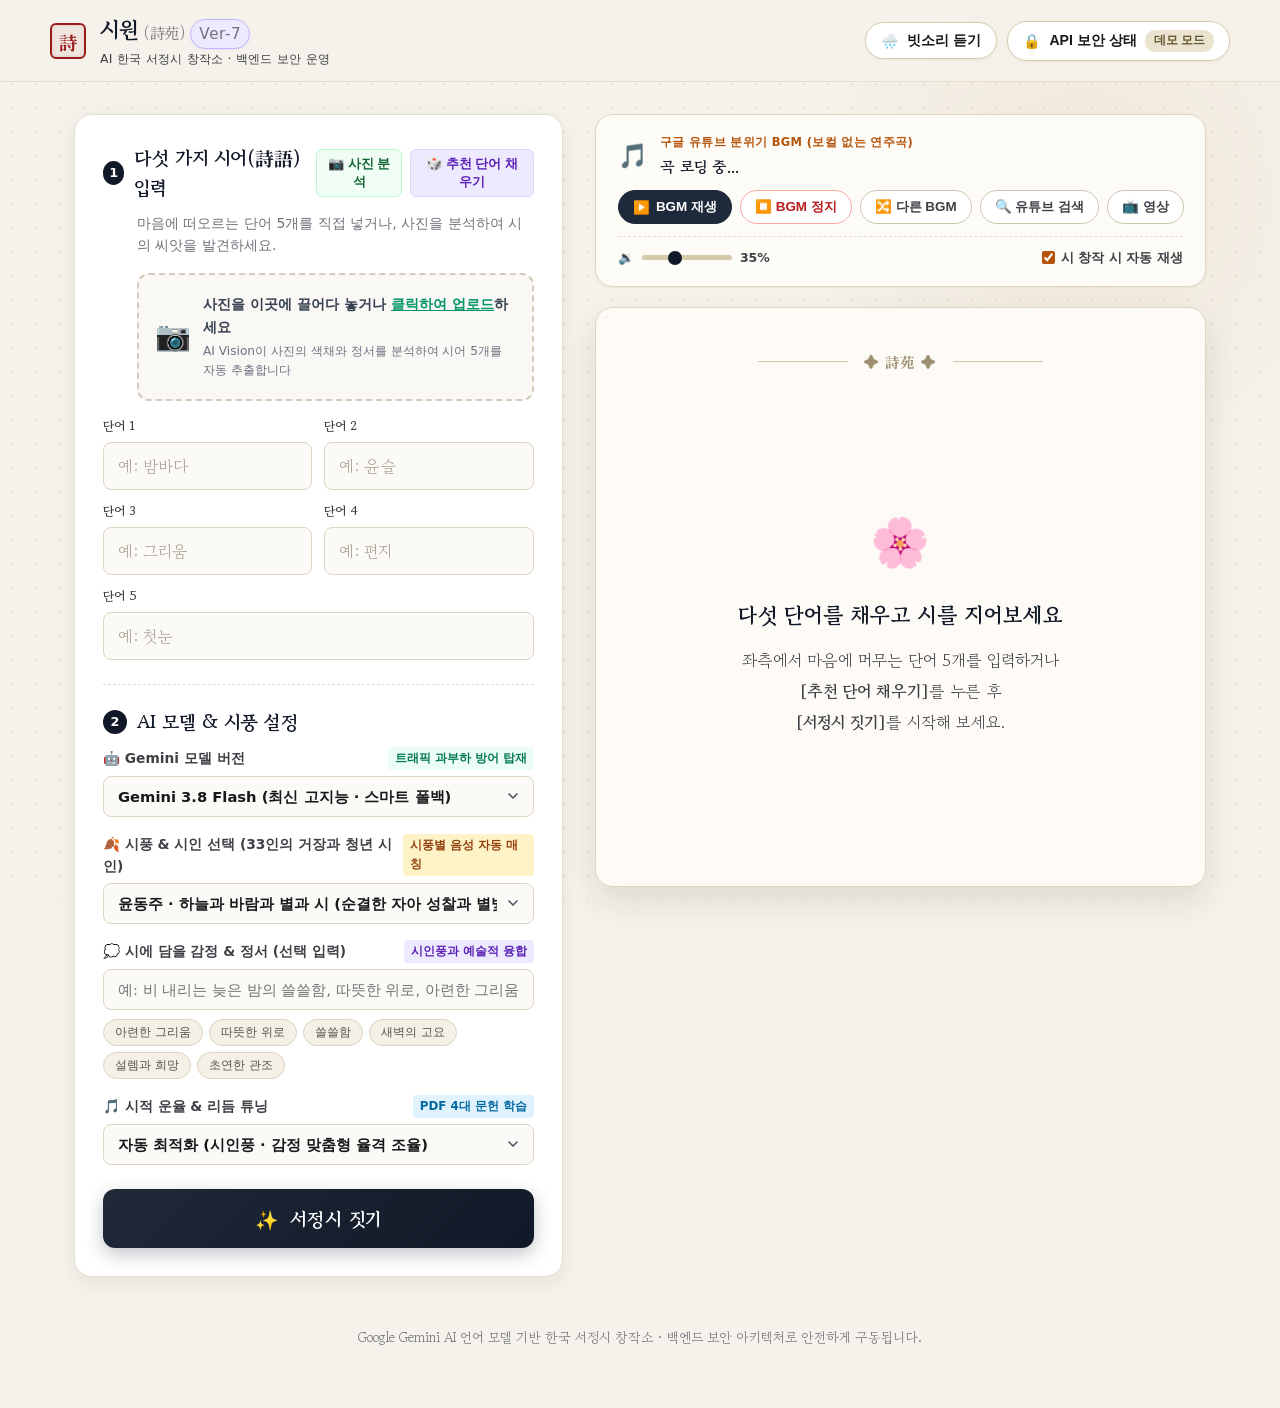
==== commit db60df98: "Add files via upload" ====
--- a/index.html
+++ b/index.html
@@ -25,7 +25,7 @@
       <div class="brand">
         <div class="brand-seal">詩</div>
         <div class="brand-text">
-          <h1 class="brand-title">시원 <span>(詩苑)</span> <span class="app-version-badge" id="appVersionBadge">Ver-6</span></h1>
+          <h1 class="brand-title">시원 <span>(詩苑)</span> <span class="app-version-badge" id="appVersionBadge">Ver-7</span></h1>
           <p class="brand-subtitle">AI 한국 서정시 창작소 · 백엔드 보안 운영</p>
         </div>
       </div>
@@ -55,11 +55,64 @@
               <span class="step-badge">1</span>
               <h2>다섯 가지 시어(詩語) 입력</h2>
             </div>
-            <button id="randomWordsBtn" class="btn-text-action" title="감성 단어 모음 자동 추천">
-              🎲 추천 단어 채우기
-            </button>
-          </div>
-          <p class="guide-desc">마음에 떠오르는 단어 5개를 넣어주세요. 시의 씨앗이 됩니다.</p>
+            <div class="step-actions">
+              <button id="photoUploadTriggerBtn" class="btn-text-action photo-action-btn" type="button" title="사진을 업로드하여 시어 5개 자동 추출">
+                📷 사진 분석
+              </button>
+              <button id="randomWordsBtn" class="btn-text-action" type="button" title="한국 대표 시어 159선 자동 추천">
+                🎲 추천 단어 채우기
+              </button>
+            </div>
+          </div>
+          <p class="guide-desc">마음에 떠오르는 단어 5개를 직접 넣거나, 사진을 분석하여 시의 씨앗을 발견하세요.</p>
+
+          <!-- 사진 업로드 및 분석 영역 (Ver-7 신규) -->
+          <div id="photoAnalysisArea" class="photo-analysis-area">
+            <!-- 숨김 파일 인풋 -->
+            <input type="file" id="photoFileInput" accept="image/*" class="hidden">
+
+            <!-- 드롭존 -->
+            <div id="photoDropZone" class="photo-drop-zone">
+              <div class="photo-drop-content">
+                <span class="photo-drop-icon">📷</span>
+                <div class="photo-drop-text-group">
+                  <p class="photo-drop-primary">사진을 이곳에 끌어다 놓거나 <strong>클릭하여 업로드</strong>하세요</p>
+                  <p class="photo-drop-secondary">AI Vision이 사진의 색채와 정서를 분석하여 시어 5개를 자동 추출합니다</p>
+                </div>
+              </div>
+            </div>
+
+            <!-- 사진 분석 중 로딩 표시 -->
+            <div id="photoAnalyzingState" class="photo-analyzing-state hidden">
+              <div class="photo-spinner"></div>
+              <p class="photo-analyzing-text">사진의 색채와 서정적 정경을 분석하는 중입니다...</p>
+            </div>
+
+            <!-- 분석 완료 카드 (미리보기 & 50자 이내 설명란) -->
+            <div id="photoPreviewContainer" class="photo-preview-container hidden">
+              <div class="photo-thumb-col">
+                <div class="photo-thumb-frame">
+                  <img id="photoThumbnail" src="" alt="분석된 사진 미리보기" class="photo-thumbnail">
+                  <button type="button" id="photoRemoveBtn" class="photo-remove-btn" title="사진 제거">✕</button>
+                </div>
+              </div>
+              <div class="photo-desc-col">
+                <div class="photo-desc-header">
+                  <span class="photo-desc-badge">📷 사진 감성 분석</span>
+                  <span id="photoDescCharCount" class="photo-desc-counter">0/50자</span>
+                </div>
+                <p id="photoDescriptionText" class="photo-description-text"></p>
+                <div class="photo-desc-actions">
+                  <button type="button" id="applyPhotoDescToEmotionBtn" class="btn-micro-action" title="이 분석 설명을 2단계 시 감정 입력창에 반영합니다">
+                    💭 시 감정(느낌)에 반영하기
+                  </button>
+                  <button type="button" id="reuploadPhotoBtn" class="btn-micro-action secondary" title="다른 사진으로 교체 분석">
+                    🔄 다른 사진 분석
+                  </button>
+                </div>
+              </div>
+            </div>
+          </div>
           
           <div class="words-inputs-grid">
             <div class="input-field">
@@ -530,7 +583,7 @@
         <div class="security-checklist">
           <h4>🛡️ 정보보안 지침 준수 & 시스템 정보</h4>
           <ul>
-            <li>✨ <strong>현재 버전</strong>: <span class="app-version-badge">Ver-6</span> (PDF 4대 문헌 분석 기반 운율·시인풍·감정 3단 융합 엔진 · 17대 클리셰 금지어 배제 · 159선 추천 단어)</li>
+            <li>✨ <strong>현재 버전</strong>: <span class="app-version-badge">Ver-7</span> (사진 분석 시어 5개 자동 추출 & 50자 이내 설명란 · PDF 4대 문헌 운율·시인풍·감정 융합 · 17대 클리셰 금지어 배제)</li>
             <li>✅ <strong>Server-to-Server 통신</strong>: 백엔드 환경에서는 구글 API를 비공개 호출</li>
             <li>✅ <strong>환경변수 격리 (.env)</strong>: 소스 코드에 키를 하드코딩하지 않고 환경변수로 분리</li>
             <li>✅ <strong>Git 유출 차단 (.gitignore)</strong>: 깃허브 커밋 시 .env 파일 원천 배제</li>
--- a/style.css
+++ b/style.css
@@ -310,6 +310,267 @@
   padding-left: 34px;
 }
 
+/* =========================================================
+   [Ver-7] 사진 업로드 & AI 분석(Vision) 영역 스타일
+   ========================================================= */
+.step-actions {
+  display: flex;
+  align-items: center;
+  gap: 8px;
+}
+
+.btn-text-action.photo-action-btn {
+  background: #f0fdf4;
+  border: 1px solid #bbf7d0;
+  color: #166534;
+}
+
+.btn-text-action.photo-action-btn:hover {
+  background: #dcfce7;
+  border-color: #86efac;
+  color: #14532d;
+  transform: translateY(-1px);
+}
+
+.photo-analysis-area {
+  margin-bottom: 16px;
+  padding-left: 34px;
+}
+
+.photo-drop-zone {
+  border: 2px dashed #d6cbba;
+  background: #faf8f5;
+  border-radius: var(--radius-md);
+  padding: 18px 16px;
+  text-align: center;
+  cursor: pointer;
+  transition: all 0.25s ease;
+  position: relative;
+}
+
+.photo-drop-zone:hover,
+.photo-drop-zone.dragover {
+  border-color: #059669;
+  background: #f0fdf4;
+  box-shadow: 0 4px 12px rgba(5, 150, 105, 0.08);
+  transform: translateY(-1px);
+}
+
+.photo-drop-content {
+  display: flex;
+  align-items: center;
+  justify-content: center;
+  gap: 12px;
+}
+
+.photo-drop-icon {
+  font-size: 1.8rem;
+  line-height: 1;
+}
+
+.photo-drop-text-group {
+  display: flex;
+  flex-direction: column;
+  gap: 3px;
+  text-align: left;
+}
+
+.photo-drop-primary {
+  font-size: 0.9rem;
+  font-weight: 600;
+  color: #374151;
+  margin: 0;
+}
+
+.photo-drop-primary strong {
+  color: #059669;
+  text-decoration: underline;
+}
+
+.photo-drop-secondary {
+  font-size: 0.76rem;
+  color: #6b7280;
+  margin: 0;
+}
+
+/* 사진 분석 중 로딩 스피너 */
+.photo-analyzing-state {
+  display: flex;
+  align-items: center;
+  justify-content: center;
+  gap: 12px;
+  padding: 18px;
+  background: #f0fdf4;
+  border: 1.5px solid #a7f3d0;
+  border-radius: var(--radius-md);
+  animation: pulsePhotoBg 1.5s infinite alternate;
+}
+
+@keyframes pulsePhotoBg {
+  from { background-color: #f0fdf4; }
+  to { background-color: #dcfce7; }
+}
+
+.photo-spinner {
+  width: 22px;
+  height: 22px;
+  border: 3px solid rgba(5, 150, 105, 0.2);
+  border-top-color: #059669;
+  border-radius: 50%;
+  animation: spin 0.8s linear infinite;
+}
+
+.photo-analyzing-text {
+  font-size: 0.88rem;
+  font-weight: 600;
+  color: #065f46;
+  margin: 0;
+}
+
+/* 분석 완료 미리보기 & 50자 설명 카드 */
+.photo-preview-container {
+  display: flex;
+  align-items: stretch;
+  gap: 14px;
+  padding: 12px;
+  background: #fcfbf9;
+  border: 1.5px solid #dcd3c1;
+  border-radius: var(--radius-md);
+  box-shadow: var(--shadow-sm);
+  animation: fadeIn 0.3s ease;
+}
+
+.photo-thumb-col {
+  flex-shrink: 0;
+}
+
+.photo-thumb-frame {
+  position: relative;
+  width: 88px;
+  height: 88px;
+  border-radius: var(--radius-sm);
+  overflow: hidden;
+  border: 1px solid #d6cbba;
+  background: #111827;
+}
+
+.photo-thumbnail {
+  width: 100%;
+  height: 100%;
+  object-fit: cover;
+  display: block;
+}
+
+.photo-remove-btn {
+  position: absolute;
+  top: 4px;
+  right: 4px;
+  width: 22px;
+  height: 22px;
+  background: rgba(0, 0, 0, 0.65);
+  color: #ffffff;
+  border: none;
+  border-radius: 50%;
+  font-size: 11px;
+  display: flex;
+  align-items: center;
+  justify-content: center;
+  cursor: pointer;
+  transition: background 0.2s;
+}
+
+.photo-remove-btn:hover {
+  background: #dc2626;
+}
+
+.photo-desc-col {
+  flex: 1;
+  display: flex;
+  flex-direction: column;
+  justify-content: space-between;
+  gap: 6px;
+  min-width: 0;
+}
+
+.photo-desc-header {
+  display: flex;
+  align-items: center;
+  justify-content: space-between;
+}
+
+.photo-desc-badge {
+  font-size: 0.74rem;
+  font-weight: 700;
+  color: #047857;
+  background: #ecfdf5;
+  padding: 2px 7px;
+  border-radius: 4px;
+}
+
+.photo-desc-counter {
+  font-size: 0.72rem;
+  font-weight: 600;
+  color: #6b7280;
+}
+
+.photo-description-text {
+  font-family: var(--font-serif);
+  font-size: 0.9rem;
+  line-height: 1.45;
+  color: #1f2937;
+  margin: 0;
+  word-break: keep-all;
+}
+
+.photo-desc-actions {
+  display: flex;
+  align-items: center;
+  gap: 8px;
+  flex-wrap: wrap;
+}
+
+.btn-micro-action {
+  background: #ede9fe;
+  border: 1px solid #ddd6fe;
+  color: #5b21b6;
+  font-size: 0.74rem;
+  font-weight: 600;
+  padding: 3px 9px;
+  border-radius: 12px;
+  cursor: pointer;
+  transition: all 0.2s ease;
+}
+
+.btn-micro-action:hover {
+  background: #7c3aed;
+  color: #ffffff;
+  border-color: #6d28d9;
+}
+
+.btn-micro-action.secondary {
+  background: #f3f4f6;
+  border: 1px solid #e5e7eb;
+  color: #4b5563;
+}
+
+.btn-micro-action.secondary:hover {
+  background: #e5e7eb;
+  color: #111827;
+}
+
+@media (max-width: 600px) {
+  .photo-analysis-area {
+    padding-left: 0;
+  }
+  .photo-preview-container {
+    flex-direction: column;
+  }
+  .photo-thumb-frame {
+    width: 100%;
+    height: 140px;
+  }
+}
+
 /* 5개 단어 입력 2열 그리드 */
 .words-inputs-grid {
   display: grid;
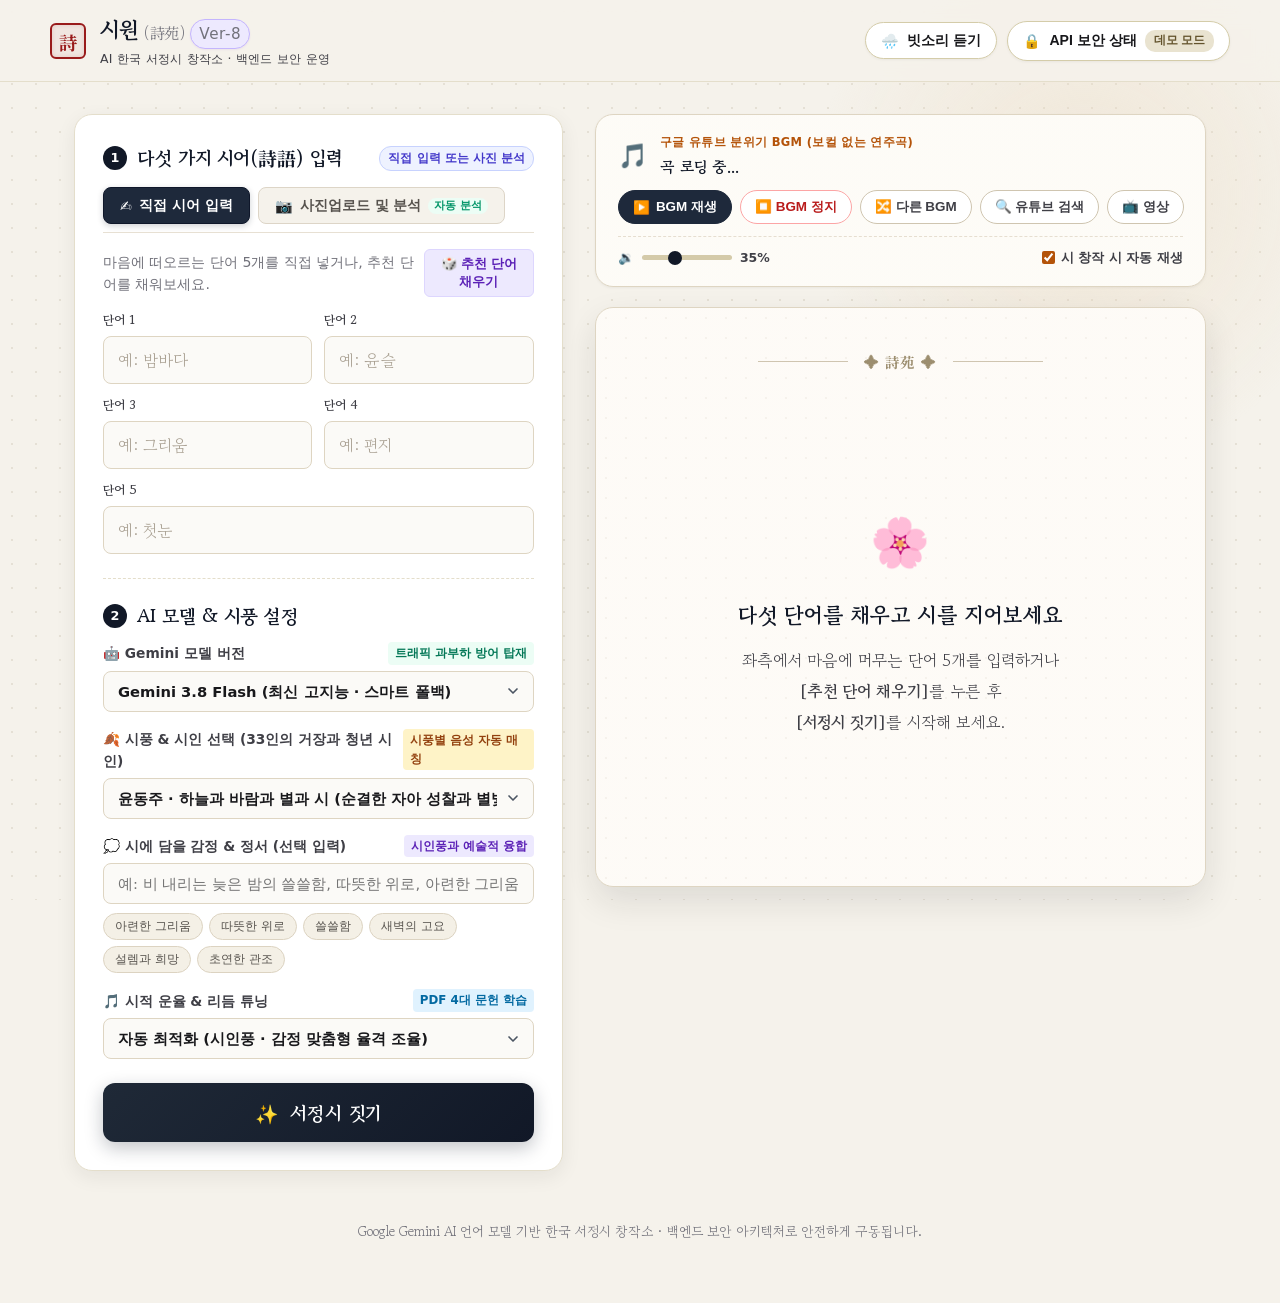
==== commit cb259de0: "Add files via upload" ====
--- a/index.html
+++ b/index.html
@@ -25,7 +25,7 @@
       <div class="brand">
         <div class="brand-seal">詩</div>
         <div class="brand-text">
-          <h1 class="brand-title">시원 <span>(詩苑)</span> <span class="app-version-badge" id="appVersionBadge">Ver-7</span></h1>
+          <h1 class="brand-title">시원 <span>(詩苑)</span> <span class="app-version-badge" id="appVersionBadge">Ver-8</span></h1>
           <p class="brand-subtitle">AI 한국 서정시 창작소 · 백엔드 보안 운영</p>
         </div>
       </div>
@@ -55,85 +55,120 @@
               <span class="step-badge">1</span>
               <h2>다섯 가지 시어(詩語) 입력</h2>
             </div>
-            <div class="step-actions">
-              <button id="photoUploadTriggerBtn" class="btn-text-action photo-action-btn" type="button" title="사진을 업로드하여 시어 5개 자동 추출">
-                📷 사진 분석
-              </button>
+            <span class="step-sub-badge">직접 입력 또는 사진 분석</span>
+          </div>
+
+          <!-- [신규] 입력 방식 선택 메뉴탭 (Tab Navigation) -->
+          <div class="input-mode-tabs" role="tablist">
+            <button type="button" class="mode-tab-btn active" id="tabDirectInputBtn" role="tab" aria-selected="true">
+              <span class="tab-icon">✍️</span>
+              <span class="tab-label">직접 시어 입력</span>
+            </button>
+            <button type="button" class="mode-tab-btn" id="tabPhotoAnalysisBtn" role="tab" aria-selected="false">
+              <span class="tab-icon">📷</span>
+              <span class="tab-label">사진업로드 및 분석</span>
+              <span class="tab-badge-new">자동 분석</span>
+            </button>
+          </div>
+
+          <!-- 탭 1: 직접 시어 입력 패널 -->
+          <div id="panelDirectInput" class="tab-panel active">
+            <div class="panel-header-action">
+              <p class="guide-desc">마음에 떠오르는 단어 5개를 직접 넣거나, 추천 단어를 채워보세요.</p>
               <button id="randomWordsBtn" class="btn-text-action" type="button" title="한국 대표 시어 159선 자동 추천">
                 🎲 추천 단어 채우기
               </button>
             </div>
-          </div>
-          <p class="guide-desc">마음에 떠오르는 단어 5개를 직접 넣거나, 사진을 분석하여 시의 씨앗을 발견하세요.</p>
-
-          <!-- 사진 업로드 및 분석 영역 (Ver-7 신규) -->
-          <div id="photoAnalysisArea" class="photo-analysis-area">
-            <!-- 숨김 파일 인풋 -->
-            <input type="file" id="photoFileInput" accept="image/*" class="hidden">
-
-            <!-- 드롭존 -->
-            <div id="photoDropZone" class="photo-drop-zone">
-              <div class="photo-drop-content">
-                <span class="photo-drop-icon">📷</span>
-                <div class="photo-drop-text-group">
-                  <p class="photo-drop-primary">사진을 이곳에 끌어다 놓거나 <strong>클릭하여 업로드</strong>하세요</p>
-                  <p class="photo-drop-secondary">AI Vision이 사진의 색채와 정서를 분석하여 시어 5개를 자동 추출합니다</p>
-                </div>
-              </div>
-            </div>
-
-            <!-- 사진 분석 중 로딩 표시 -->
-            <div id="photoAnalyzingState" class="photo-analyzing-state hidden">
-              <div class="photo-spinner"></div>
-              <p class="photo-analyzing-text">사진의 색채와 서정적 정경을 분석하는 중입니다...</p>
-            </div>
-
-            <!-- 분석 완료 카드 (미리보기 & 50자 이내 설명란) -->
-            <div id="photoPreviewContainer" class="photo-preview-container hidden">
-              <div class="photo-thumb-col">
-                <div class="photo-thumb-frame">
-                  <img id="photoThumbnail" src="" alt="분석된 사진 미리보기" class="photo-thumbnail">
-                  <button type="button" id="photoRemoveBtn" class="photo-remove-btn" title="사진 제거">✕</button>
-                </div>
-              </div>
-              <div class="photo-desc-col">
-                <div class="photo-desc-header">
-                  <span class="photo-desc-badge">📷 사진 감성 분석</span>
-                  <span id="photoDescCharCount" class="photo-desc-counter">0/50자</span>
-                </div>
-                <p id="photoDescriptionText" class="photo-description-text"></p>
-                <div class="photo-desc-actions">
-                  <button type="button" id="applyPhotoDescToEmotionBtn" class="btn-micro-action" title="이 분석 설명을 2단계 시 감정 입력창에 반영합니다">
-                    💭 시 감정(느낌)에 반영하기
-                  </button>
-                  <button type="button" id="reuploadPhotoBtn" class="btn-micro-action secondary" title="다른 사진으로 교체 분석">
-                    🔄 다른 사진 분석
-                  </button>
-                </div>
-              </div>
-            </div>
-          </div>
-          
-          <div class="words-inputs-grid">
-            <div class="input-field">
-              <label for="word1" class="field-label">단어 1</label>
-              <input type="text" id="word1" class="word-input" placeholder="예: 밤바다" maxlength="15">
-            </div>
-            <div class="input-field">
-              <label for="word2" class="field-label">단어 2</label>
-              <input type="text" id="word2" class="word-input" placeholder="예: 윤슬" maxlength="15">
-            </div>
-            <div class="input-field">
-              <label for="word3" class="field-label">단어 3</label>
-              <input type="text" id="word3" class="word-input" placeholder="예: 그리움" maxlength="15">
-            </div>
-            <div class="input-field">
-              <label for="word4" class="field-label">단어 4</label>
-              <input type="text" id="word4" class="word-input" placeholder="예: 편지" maxlength="15">
-            </div>
-            <div class="input-field full-width">
-              <label for="word5" class="field-label">단어 5</label>
-              <input type="text" id="word5" class="word-input" placeholder="예: 첫눈" maxlength="15">
+
+            <div class="words-inputs-grid">
+              <div class="input-field">
+                <label for="word1" class="field-label">단어 1</label>
+                <input type="text" id="word1" class="word-input" placeholder="예: 밤바다" maxlength="15">
+              </div>
+              <div class="input-field">
+                <label for="word2" class="field-label">단어 2</label>
+                <input type="text" id="word2" class="word-input" placeholder="예: 윤슬" maxlength="15">
+              </div>
+              <div class="input-field">
+                <label for="word3" class="field-label">단어 3</label>
+                <input type="text" id="word3" class="word-input" placeholder="예: 그리움" maxlength="15">
+              </div>
+              <div class="input-field">
+                <label for="word4" class="field-label">단어 4</label>
+                <input type="text" id="word4" class="word-input" placeholder="예: 편지" maxlength="15">
+              </div>
+              <div class="input-field full-width">
+                <label for="word5" class="field-label">단어 5</label>
+                <input type="text" id="word5" class="word-input" placeholder="예: 첫눈" maxlength="15">
+              </div>
+            </div>
+          </div>
+
+          <!-- 탭 2: 사진업로드 및 분석 패널 -->
+          <div id="panelPhotoAnalysis" class="tab-panel hidden">
+            <!-- 1. 사진업로드 박스 -->
+            <div class="photo-upload-box-wrap">
+              <input type="file" id="photoFileInput" accept="image/*" class="hidden">
+              <div id="photoDropZone" class="photo-drop-zone">
+                <div class="photo-drop-content">
+                  <span class="photo-drop-icon">📷</span>
+                  <div class="photo-drop-text-group">
+                    <p class="photo-drop-primary">사진을 이곳에 끌어다 놓거나 <strong>클릭하여 업로드</strong>하세요</p>
+                    <p class="photo-drop-secondary">사진을 올리면 AI가 즉시 감상하여 추천 시어 5개를 자동 추출·입력합니다</p>
+                  </div>
+                </div>
+              </div>
+
+              <!-- 사진 분석 중 로딩 표시 -->
+              <div id="photoAnalyzingState" class="photo-analyzing-state hidden">
+                <div class="photo-spinner"></div>
+                <div class="photo-analyzing-texts">
+                  <p class="photo-analyzing-title">사진의 색채와 정서를 분석 중입니다...</p>
+                  <p class="photo-analyzing-sub">시어 5개 추출 및 50자 감성 해설 생성 중</p>
+                </div>
+              </div>
+            </div>
+
+            <!-- 2. 사진 표시창 (사진업로드 후 노출되는 전용 디스플레이 윈도우) -->
+            <div id="photoDisplayWindow" class="photo-display-window hidden">
+              <div class="photo-viewer-card">
+                <div class="photo-display-frame">
+                  <img id="photoDisplayImg" src="" alt="업로드된 사진 표시창" class="photo-display-img">
+                  <button type="button" id="photoDisplayRemoveBtn" class="photo-display-remove-btn" title="사진 삭제">✕</button>
+                </div>
+                <div class="photo-analysis-info-card">
+                  <div class="analysis-card-header">
+                    <span class="analysis-status-badge">✨ 사진 분석 완료</span>
+                    <span id="photoDescCharCount" class="char-counter-badge">0/50자</span>
+                  </div>
+                  
+                  <!-- 50자 이내 사진분석 설명란 -->
+                  <div class="photo-desc-box">
+                    <label class="desc-box-label">📷 사진 감성 설명 (50자 이내)</label>
+                    <p id="photoDescriptionText" class="photo-description-text"></p>
+                  </div>
+
+                  <!-- 추출된 추천 시어 5개 표시 칩 -->
+                  <div class="extracted-words-box">
+                    <label class="extracted-label">✨ 자동 추출된 추천 시어 5개 (입력 완료됨)</label>
+                    <div id="extractedWordsChips" class="extracted-words-chips">
+                      <!-- 5개 칩 동적 렌더링 -->
+                    </div>
+                  </div>
+
+                  <div class="photo-viewer-actions">
+                    <button type="button" id="applyPhotoDescToEmotionBtn" class="btn-micro-action active">
+                      💭 시 감정(느낌)에 반영하기
+                    </button>
+                    <button type="button" id="reuploadPhotoBtn" class="btn-micro-action secondary">
+                      🔄 다른 사진 분석
+                    </button>
+                    <button type="button" id="switchToDirectTabBtn" class="btn-micro-action text-btn">
+                      ✍️ 입력된 시어 확인하기 &rarr;
+                    </button>
+                  </div>
+                </div>
+              </div>
             </div>
           </div>
         </div>
@@ -583,7 +618,7 @@
         <div class="security-checklist">
           <h4>🛡️ 정보보안 지침 준수 & 시스템 정보</h4>
           <ul>
-            <li>✨ <strong>현재 버전</strong>: <span class="app-version-badge">Ver-7</span> (사진 분석 시어 5개 자동 추출 & 50자 이내 설명란 · PDF 4대 문헌 운율·시인풍·감정 융합 · 17대 클리셰 금지어 배제)</li>
+            <li>✨ <strong>현재 버전</strong>: <span class="app-version-badge">Ver-8</span> ("사진업로드및분석" 메뉴탭 · 사진업로드 박스 & 사진 표시창 · 시어 5개 자동 입력 · PDF 운율 융합)</li>
             <li>✅ <strong>Server-to-Server 통신</strong>: 백엔드 환경에서는 구글 API를 비공개 호출</li>
             <li>✅ <strong>환경변수 격리 (.env)</strong>: 소스 코드에 키를 하드코딩하지 않고 환경변수로 분리</li>
             <li>✅ <strong>Git 유출 차단 (.gitignore)</strong>: 깃허브 커밋 시 .env 파일 원천 배제</li>
--- a/style.css
+++ b/style.css
@@ -311,74 +311,140 @@
 }
 
 /* =========================================================
-   [Ver-7] 사진 업로드 & AI 분석(Vision) 영역 스타일
+   [Ver-8] 입력 방식 메뉴탭 (Tab Navigation) & 사진 표시창 스타일
    ========================================================= */
-.step-actions {
-  display: flex;
-  align-items: center;
+.step-sub-badge {
+  font-size: 0.74rem;
+  color: #4338ca;
+  background: #eef2ff;
+  border: 1px solid #c7d2fe;
+  padding: 2px 8px;
+  border-radius: 12px;
+  font-weight: 600;
+}
+
+/* 메뉴탭 바 */
+.input-mode-tabs {
+  display: flex;
   gap: 8px;
-}
-
-.btn-text-action.photo-action-btn {
-  background: #f0fdf4;
-  border: 1px solid #bbf7d0;
-  color: #166534;
-}
-
-.btn-text-action.photo-action-btn:hover {
-  background: #dcfce7;
-  border-color: #86efac;
-  color: #14532d;
+  margin: 14px 0 16px 0;
+  border-bottom: 1.5px solid #e7e0d3;
+  padding-bottom: 8px;
+}
+
+.mode-tab-btn {
+  display: flex;
+  align-items: center;
+  gap: 7px;
+  background: #f5f2eb;
+  border: 1px solid #ddd5c7;
+  border-radius: var(--radius-sm);
+  padding: 8px 16px;
+  font-family: var(--font-sans);
+  font-size: 0.88rem;
+  font-weight: 600;
+  color: #57534e;
+  cursor: pointer;
+  transition: all 0.2s cubic-bezier(0.16, 1, 0.3, 1);
+  user-select: none;
+}
+
+.mode-tab-btn:hover {
+  background: #ede6d6;
+  color: #1c1917;
   transform: translateY(-1px);
 }
 
-.photo-analysis-area {
+.mode-tab-btn.active {
+  background: #1e293b;
+  border-color: #0f172a;
+  color: #ffffff;
+  box-shadow: 0 2px 6px rgba(15, 23, 42, 0.2);
+}
+
+.mode-tab-btn.active .tab-badge-new {
+  background: #10b981;
+  color: #ffffff;
+}
+
+.tab-badge-new {
+  font-size: 0.7rem;
+  font-weight: 700;
+  background: #ecfdf5;
+  color: #059669;
+  padding: 1px 6px;
+  border-radius: 10px;
+  line-height: 1.2;
+}
+
+/* 탭 패널 */
+.tab-panel {
+  animation: fadeIn 0.25s ease;
+}
+
+.tab-panel.hidden {
+  display: none;
+}
+
+.panel-header-action {
+  display: flex;
+  align-items: center;
+  justify-content: space-between;
+  gap: 10px;
+  margin-bottom: 14px;
+}
+
+.panel-header-action .guide-desc {
+  margin: 0;
+  padding-left: 0;
+}
+
+/* 1. 사진업로드 박스 */
+.photo-upload-box-wrap {
   margin-bottom: 16px;
-  padding-left: 34px;
 }
 
 .photo-drop-zone {
-  border: 2px dashed #d6cbba;
-  background: #faf8f5;
+  border: 2px dashed #cbd5e1;
+  background: #f8fafc;
   border-radius: var(--radius-md);
-  padding: 18px 16px;
+  padding: 24px 18px;
   text-align: center;
   cursor: pointer;
   transition: all 0.25s ease;
-  position: relative;
 }
 
 .photo-drop-zone:hover,
 .photo-drop-zone.dragover {
   border-color: #059669;
   background: #f0fdf4;
-  box-shadow: 0 4px 12px rgba(5, 150, 105, 0.08);
-  transform: translateY(-1px);
+  box-shadow: 0 6px 18px rgba(5, 150, 105, 0.1);
+  transform: translateY(-2px);
 }
 
 .photo-drop-content {
   display: flex;
   align-items: center;
   justify-content: center;
-  gap: 12px;
+  gap: 16px;
 }
 
 .photo-drop-icon {
-  font-size: 1.8rem;
+  font-size: 2.2rem;
   line-height: 1;
 }
 
 .photo-drop-text-group {
   display: flex;
   flex-direction: column;
-  gap: 3px;
+  gap: 4px;
   text-align: left;
 }
 
 .photo-drop-primary {
-  font-size: 0.9rem;
-  font-weight: 600;
-  color: #374151;
+  font-size: 0.94rem;
+  font-weight: 600;
+  color: #334155;
   margin: 0;
 }
 
@@ -388,8 +454,8 @@
 }
 
 .photo-drop-secondary {
-  font-size: 0.76rem;
-  color: #6b7280;
+  font-size: 0.78rem;
+  color: #64748b;
   margin: 0;
 }
 
@@ -398,10 +464,10 @@
   display: flex;
   align-items: center;
   justify-content: center;
-  gap: 12px;
-  padding: 18px;
+  gap: 14px;
+  padding: 20px;
   background: #f0fdf4;
-  border: 1.5px solid #a7f3d0;
+  border: 1.5px solid #86efac;
   border-radius: var(--radius-md);
   animation: pulsePhotoBg 1.5s infinite alternate;
 }
@@ -420,113 +486,186 @@
   animation: spin 0.8s linear infinite;
 }
 
-.photo-analyzing-text {
-  font-size: 0.88rem;
-  font-weight: 600;
+.photo-analyzing-texts {
+  display: flex;
+  flex-direction: column;
+  gap: 2px;
+}
+
+.photo-analyzing-title {
+  font-size: 0.92rem;
+  font-weight: 700;
   color: #065f46;
   margin: 0;
 }
 
-/* 분석 완료 미리보기 & 50자 설명 카드 */
-.photo-preview-container {
-  display: flex;
-  align-items: stretch;
-  gap: 14px;
-  padding: 12px;
-  background: #fcfbf9;
-  border: 1.5px solid #dcd3c1;
+.photo-analyzing-sub {
+  font-size: 0.76rem;
+  color: #047857;
+  margin: 0;
+}
+
+/* 2. 사진 표시창 (전용 디스플레이 윈도우) */
+.photo-display-window {
+  animation: fadeIn 0.35s ease;
+  margin-top: 10px;
+}
+
+.photo-viewer-card {
+  display: flex;
+  gap: 16px;
+  padding: 16px;
+  background: #ffffff;
+  border: 1.5px solid #e2e8f0;
   border-radius: var(--radius-md);
-  box-shadow: var(--shadow-sm);
-  animation: fadeIn 0.3s ease;
-}
-
-.photo-thumb-col {
+  box-shadow: 0 4px 14px rgba(0, 0, 0, 0.05);
+}
+
+.photo-display-frame {
+  position: relative;
+  width: 140px;
+  height: 140px;
   flex-shrink: 0;
-}
-
-.photo-thumb-frame {
-  position: relative;
-  width: 88px;
-  height: 88px;
   border-radius: var(--radius-sm);
   overflow: hidden;
-  border: 1px solid #d6cbba;
-  background: #111827;
-}
-
-.photo-thumbnail {
+  border: 1px solid #cbd5e1;
+  background: #0f172a;
+}
+
+.photo-display-img {
   width: 100%;
   height: 100%;
   object-fit: cover;
   display: block;
-}
-
-.photo-remove-btn {
+  transition: transform 0.3s ease;
+}
+
+.photo-display-img:hover {
+  transform: scale(1.04);
+}
+
+.photo-display-remove-btn {
   position: absolute;
-  top: 4px;
-  right: 4px;
-  width: 22px;
-  height: 22px;
-  background: rgba(0, 0, 0, 0.65);
+  top: 6px;
+  right: 6px;
+  width: 24px;
+  height: 24px;
+  background: rgba(15, 23, 42, 0.75);
   color: #ffffff;
   border: none;
   border-radius: 50%;
-  font-size: 11px;
+  font-size: 12px;
   display: flex;
   align-items: center;
   justify-content: center;
   cursor: pointer;
-  transition: background 0.2s;
-}
-
-.photo-remove-btn:hover {
-  background: #dc2626;
-}
-
-.photo-desc-col {
+  transition: background 0.2s, transform 0.2s;
+}
+
+.photo-display-remove-btn:hover {
+  background: #ef4444;
+  transform: scale(1.1);
+}
+
+.photo-analysis-info-card {
   flex: 1;
   display: flex;
   flex-direction: column;
+  gap: 10px;
+  min-width: 0;
+}
+
+.analysis-card-header {
+  display: flex;
+  align-items: center;
   justify-content: space-between;
-  gap: 6px;
-  min-width: 0;
-}
-
-.photo-desc-header {
-  display: flex;
-  align-items: center;
-  justify-content: space-between;
-}
-
-.photo-desc-badge {
+}
+
+.analysis-status-badge {
+  font-size: 0.76rem;
+  font-weight: 700;
+  color: #047857;
+  background: #dcfce7;
+  padding: 2px 8px;
+  border-radius: 6px;
+}
+
+.char-counter-badge {
   font-size: 0.74rem;
-  font-weight: 700;
-  color: #047857;
-  background: #ecfdf5;
-  padding: 2px 7px;
+  font-weight: 600;
+  color: #64748b;
+  background: #f1f5f9;
+  padding: 2px 6px;
   border-radius: 4px;
 }
 
-.photo-desc-counter {
+.photo-desc-box {
+  background: #f8fafc;
+  border: 1px solid #e2e8f0;
+  border-radius: var(--radius-sm);
+  padding: 8px 11px;
+}
+
+.desc-box-label {
+  display: block;
   font-size: 0.72rem;
-  font-weight: 600;
-  color: #6b7280;
+  font-weight: 700;
+  color: #64748b;
+  margin-bottom: 4px;
 }
 
 .photo-description-text {
   font-family: var(--font-serif);
-  font-size: 0.9rem;
+  font-size: 0.92rem;
   line-height: 1.45;
-  color: #1f2937;
+  color: #1e293b;
   margin: 0;
   word-break: keep-all;
 }
 
-.photo-desc-actions {
+/* 추출된 추천 시어 5개 칩 */
+.extracted-words-box {
+  display: flex;
+  flex-direction: column;
+  gap: 5px;
+}
+
+.extracted-label {
+  font-size: 0.74rem;
+  font-weight: 700;
+  color: #4f46e5;
+}
+
+.extracted-words-chips {
+  display: flex;
+  flex-wrap: wrap;
+  gap: 6px;
+}
+
+.extracted-word-chip {
+  background: #eef2ff;
+  border: 1px solid #c7d2fe;
+  color: #3730a3;
+  font-family: var(--font-serif);
+  font-size: 0.84rem;
+  font-weight: 600;
+  padding: 3px 10px;
+  border-radius: 14px;
+  box-shadow: 0 1px 3px rgba(79, 70, 229, 0.1);
+  animation: popIn 0.3s ease;
+}
+
+@keyframes popIn {
+  from { transform: scale(0.85); opacity: 0; }
+  to { transform: scale(1); opacity: 1; }
+}
+
+.photo-viewer-actions {
   display: flex;
   align-items: center;
   gap: 8px;
   flex-wrap: wrap;
+  margin-top: 4px;
 }
 
 .btn-micro-action {
@@ -535,7 +674,7 @@
   color: #5b21b6;
   font-size: 0.74rem;
   font-weight: 600;
-  padding: 3px 9px;
+  padding: 4px 10px;
   border-radius: 12px;
   cursor: pointer;
   transition: all 0.2s ease;
@@ -558,16 +697,33 @@
   color: #111827;
 }
 
-@media (max-width: 600px) {
-  .photo-analysis-area {
-    padding-left: 0;
-  }
-  .photo-preview-container {
+.btn-micro-action.text-btn {
+  background: transparent;
+  border: none;
+  color: #4f46e5;
+  font-size: 0.78rem;
+  font-weight: 600;
+  padding: 4px 6px;
+  cursor: pointer;
+  text-decoration: underline;
+}
+
+.btn-micro-action.text-btn:hover {
+  color: #3730a3;
+  background: #eef2ff;
+}
+
+@media (max-width: 640px) {
+  .photo-viewer-card {
     flex-direction: column;
   }
-  .photo-thumb-frame {
+  .photo-display-frame {
     width: 100%;
-    height: 140px;
+    height: 160px;
+  }
+  .panel-header-action {
+    flex-direction: column;
+    align-items: flex-start;
   }
 }
 
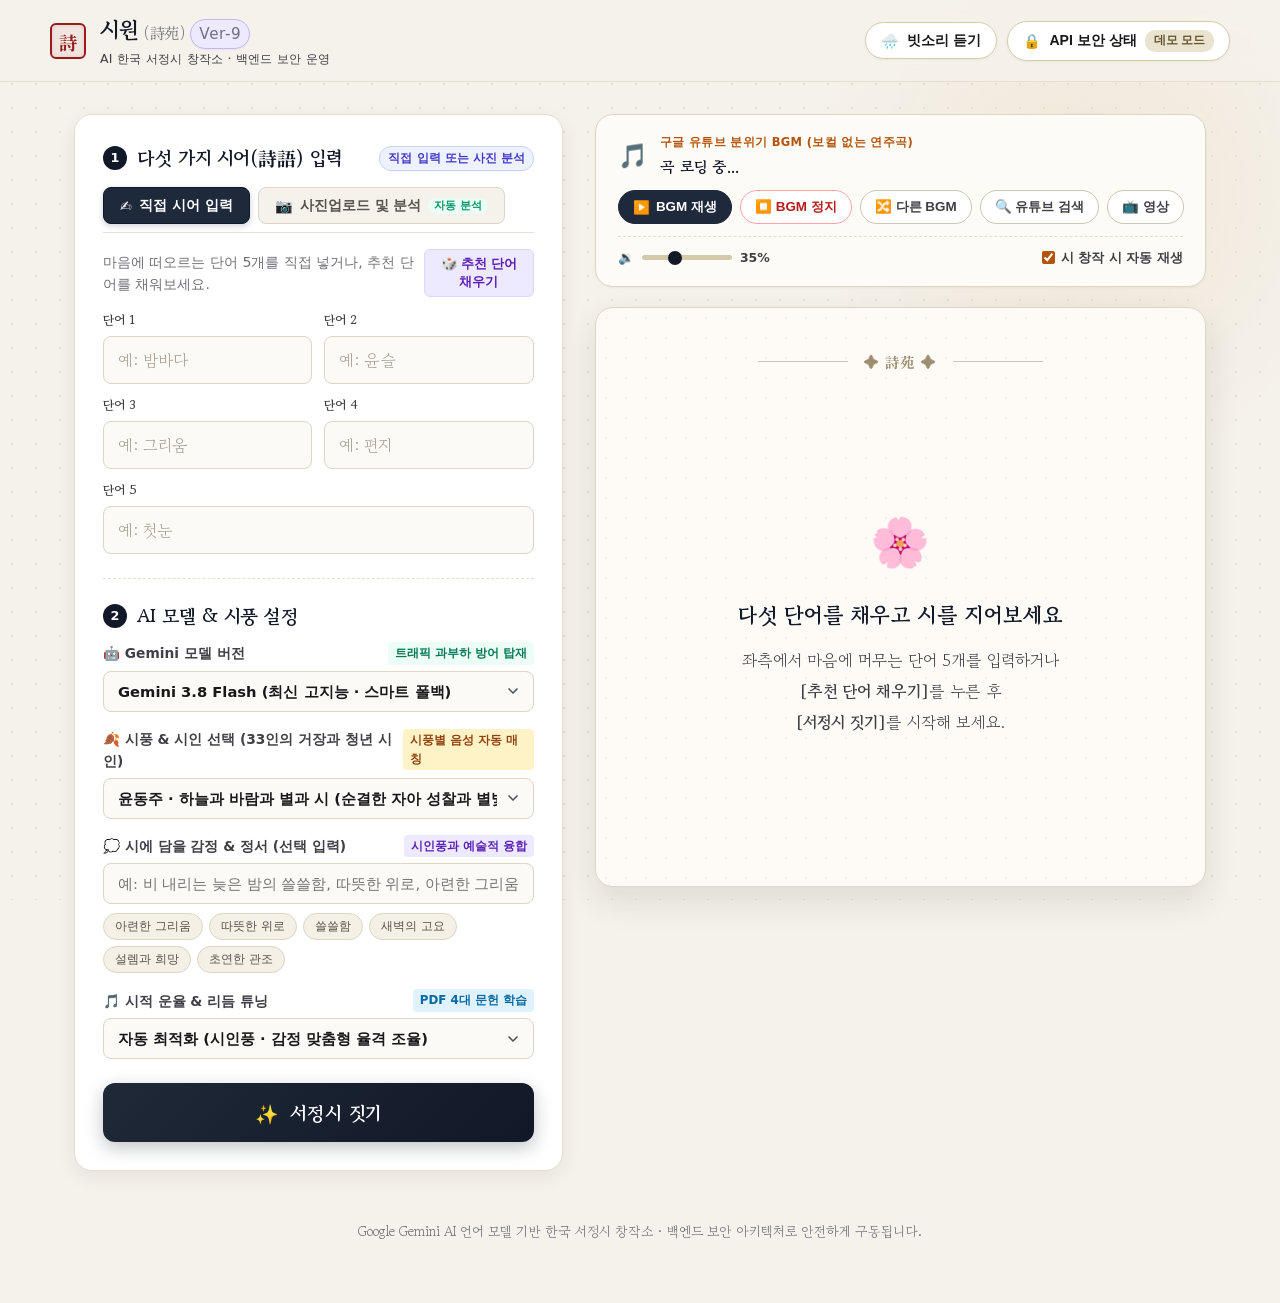
==== commit ecd9bffd: "Add files via upload" ====
--- a/index.html
+++ b/index.html
@@ -25,7 +25,7 @@
       <div class="brand">
         <div class="brand-seal">詩</div>
         <div class="brand-text">
-          <h1 class="brand-title">시원 <span>(詩苑)</span> <span class="app-version-badge" id="appVersionBadge">Ver-8</span></h1>
+          <h1 class="brand-title">시원 <span>(詩苑)</span> <span class="app-version-badge" id="appVersionBadge">Ver-9</span></h1>
           <p class="brand-subtitle">AI 한국 서정시 창작소 · 백엔드 보안 운영</p>
         </div>
       </div>
@@ -384,19 +384,42 @@
             </p>
           </div>
 
-          <!-- 로딩 상태 -->
+          <!-- 로딩 상태 (3단계 문학 파이프라인 실시간 안내) -->
           <div id="loadingState" class="poem-loading-state hidden">
             <div class="brush-loader">
               <div class="brush-stroke"></div>
               <div class="brush-stroke"></div>
               <div class="brush-stroke"></div>
             </div>
-            <p class="loading-message">시인이 벼루에 먹을 갈고 운율을 고르고 있습니다...</p>
+            <p id="loadingMessage" class="loading-message">1단계: 시인이 벼루에 먹을 갈고 서정시 초고(初稿)를 집필 중입니다...</p>
+            <div class="pipeline-steps-indicator">
+              <span class="step-pill active" id="pipelineStep1">1. 초고 집필</span>
+              <span class="step-arrow">&rarr;</span>
+              <span class="step-pill" id="pipelineStep2">2. 3인 심사위원 합평</span>
+              <span class="step-arrow">&rarr;</span>
+              <span class="step-pill" id="pipelineStep3">3. 글다듬기 재구성</span>
+            </div>
             <span class="loading-words" id="loadingWordsPreview"></span>
           </div>
 
           <!-- 시 완성 출력 영역 -->
           <div id="poemContentArea" class="poem-content-area hidden">
+            <!-- [신규] 초고 vs 글다듬기 완성작 전환 탭 바 -->
+            <div class="poem-version-toggle-bar">
+              <div class="version-toggle-btns" role="tablist">
+                <button type="button" id="btnViewRefinedPoem" class="toggle-tab-btn active" role="tab" aria-selected="true">
+                  <span class="toggle-icon">✨</span>
+                  <span>최종 글다듬기 완성작</span>
+                  <span class="pill-badge-refined">3인 심사 통과</span>
+                </button>
+                <button type="button" id="btnViewDraftPoem" class="toggle-tab-btn" role="tab" aria-selected="false">
+                  <span class="toggle-icon">📜</span>
+                  <span>초고(初稿) 보기</span>
+                </button>
+              </div>
+              <span id="currentViewNotice" class="view-notice-badge">✨ 심사위원 조언 반영 완성본</span>
+            </div>
+
             <div class="poem-header">
               <h2 id="poemTitle" class="poem-title"></h2>
               <div class="poem-meta">
@@ -418,6 +441,44 @@
                 <span class="notes-title">시인의 시작(詩作) 노트</span>
               </div>
               <div id="poemNotes" class="poem-notes"></div>
+            </div>
+
+            <!-- [신규] 🏆 한국 시문학 심사평가위원 3인의 심사평 & 글다듬기 리포트 -->
+            <div id="judgesReviewSection" class="judges-review-section">
+              <div class="judges-header">
+                <div class="judges-title-wrap">
+                  <span class="judges-icon">🏆</span>
+                  <div>
+                    <h3 class="judges-title">한국 시문학 심사평가위원 3인 심사평 & 글다듬기 리포트</h3>
+                    <p class="judges-subtitle">초고를 심층 합평하여 이미지·운율·서정을 갈고닦아 완성작으로 재구성했습니다.</p>
+                  </div>
+                </div>
+                <div class="judges-score-badge">
+                  <span class="score-label">심사위원 평점</span>
+                  <span id="judgesOverallScore" class="score-value">93.0점</span>
+                </div>
+              </div>
+
+              <!-- 종합 합평 요약문 -->
+              <div class="critique-summary-box">
+                <p id="critiqueSummaryText" class="critique-summary-text"></p>
+              </div>
+
+              <!-- 3인 심사위원 개별 평가 카드 그리드 -->
+              <div class="judges-cards-grid" id="judgesCardsGrid">
+                <!-- JS에서 동적 렌더링 -->
+              </div>
+
+              <!-- 글다듬기(퇴고) 개선 포인트 박스 -->
+              <div class="improvements-box">
+                <div class="improvements-header">
+                  <span class="imp-icon">💎</span>
+                  <strong>3인 심사위원 조언 반영 퇴고 포인트 (글다듬기 성과)</strong>
+                </div>
+                <ul id="improvementsList" class="improvements-list">
+                  <!-- 개선 포인트 동적 렌더링 -->
+                </ul>
+              </div>
             </div>
 
             <!-- 시 낭송 성우 맞춤 설정 패널 (성별 / 20대·40대·60대 / Google TTS 30가지 음성) -->
@@ -560,6 +621,9 @@
 
           <!-- 하단 액션 도구바 -->
           <div id="poemActions" class="poem-actions hidden">
+            <button id="reRefinePoemBtn" class="action-btn refine-btn" type="button" title="3인 심사평가위원에게 다시 한번 글다듬기(재퇴고)를 요청합니다">
+              <span>✨ 3인 심사위원 글다듬기 (재퇴고)</span>
+            </button>
             <button id="copyPoemBtn" class="action-btn" title="시 본문 복사">
               <span>📋 텍스트 복사</span>
             </button>
@@ -618,7 +682,7 @@
         <div class="security-checklist">
           <h4>🛡️ 정보보안 지침 준수 & 시스템 정보</h4>
           <ul>
-            <li>✨ <strong>현재 버전</strong>: <span class="app-version-badge">Ver-8</span> ("사진업로드및분석" 메뉴탭 · 사진업로드 박스 & 사진 표시창 · 시어 5개 자동 입력 · PDF 운율 융합)</li>
+            <li>✨ <strong>현재 버전</strong>: <span class="app-version-badge">Ver-9</span> (TTS 슬래시 스킵 · 한국 시문학 심사평가위원 3인 평가 & 글다듬기 재구성 엔진)</li>
             <li>✅ <strong>Server-to-Server 통신</strong>: 백엔드 환경에서는 구글 API를 비공개 호출</li>
             <li>✅ <strong>환경변수 격리 (.env)</strong>: 소스 코드에 키를 하드코딩하지 않고 환경변수로 분리</li>
             <li>✅ <strong>Git 유출 차단 (.gitignore)</strong>: 깃허브 커밋 시 .env 파일 원천 배제</li>
--- a/style.css
+++ b/style.css
@@ -2046,6 +2046,320 @@
   display: none !important;
 }
 
+/* ---------------------------------------------------------
+   7. [Ver-9] 문학 파이프라인 스텝, 3인 심사위원 합평 및 글다듬기
+   --------------------------------------------------------- */
+.pipeline-steps-indicator {
+  display: flex;
+  align-items: center;
+  gap: 8px;
+  margin: 12px 0 16px;
+  background: rgba(255, 255, 255, 0.85);
+  padding: 6px 14px;
+  border-radius: 20px;
+  border: 1px solid #e7ded0;
+  font-size: 0.8rem;
+}
+
+.step-pill {
+  color: var(--text-muted);
+  padding: 3px 8px;
+  border-radius: 12px;
+  transition: all 0.25s ease;
+}
+
+.step-pill.active {
+  background: var(--accent-ink);
+  color: #ffffff;
+  font-weight: 700;
+  box-shadow: 0 2px 6px rgba(44, 53, 64, 0.2);
+}
+
+.step-arrow {
+  color: #cbd5e1;
+  font-size: 0.8rem;
+}
+
+.poem-version-toggle-bar {
+  display: flex;
+  justify-content: space-between;
+  align-items: center;
+  background: #fdfbf7;
+  border: 1px solid #e7ded0;
+  border-radius: 12px;
+  padding: 6px 12px;
+  margin-bottom: 22px;
+  box-shadow: 0 1px 3px rgba(0, 0, 0, 0.03);
+}
+
+.version-toggle-btns {
+  display: flex;
+  gap: 6px;
+}
+
+.toggle-tab-btn {
+  display: flex;
+  align-items: center;
+  gap: 6px;
+  padding: 7px 14px;
+  border-radius: 8px;
+  border: 1px solid transparent;
+  background: transparent;
+  font-size: 0.84rem;
+  font-weight: 600;
+  color: var(--text-secondary);
+  cursor: pointer;
+  transition: all 0.2s ease;
+}
+
+.toggle-tab-btn:hover {
+  background: rgba(0, 0, 0, 0.03);
+  color: var(--text-primary);
+}
+
+.toggle-tab-btn.active {
+  background: #ffffff;
+  border-color: #d1d5db;
+  color: var(--accent-ink);
+  font-weight: 700;
+  box-shadow: 0 2px 5px rgba(0, 0, 0, 0.06);
+}
+
+.pill-badge-refined {
+  font-size: 0.68rem;
+  padding: 2px 6px;
+  border-radius: 10px;
+  background: #ecfdf5;
+  color: #065f46;
+  border: 1px solid #a7f3d0;
+  font-weight: 700;
+}
+
+.view-notice-badge {
+  font-size: 0.76rem;
+  padding: 3px 10px;
+  border-radius: 12px;
+  background: #fef3c7;
+  color: #92400e;
+  font-weight: 600;
+}
+
+.judges-review-section {
+  margin: 32px 0 24px;
+  background: linear-gradient(135deg, #ffffff 0%, #faf8f5 100%);
+  border: 1.5px solid #ded5c2;
+  border-radius: 14px;
+  padding: 22px 24px;
+  box-shadow: 0 4px 16px rgba(0, 0, 0, 0.04);
+}
+
+.judges-header {
+  display: flex;
+  justify-content: space-between;
+  align-items: center;
+  padding-bottom: 14px;
+  border-bottom: 1px solid #e7ded0;
+  margin-bottom: 16px;
+}
+
+.judges-title-wrap {
+  display: flex;
+  align-items: center;
+  gap: 12px;
+}
+
+.judges-icon {
+  font-size: 1.8rem;
+}
+
+.judges-title {
+  font-family: var(--font-serif);
+  font-size: 1.12rem;
+  font-weight: 800;
+  color: var(--accent-ink);
+  margin-bottom: 3px;
+}
+
+.judges-subtitle {
+  font-size: 0.8rem;
+  color: var(--text-secondary);
+}
+
+.judges-score-badge {
+  display: flex;
+  flex-direction: column;
+  align-items: center;
+  background: #fef3c7;
+  border: 1px solid #fde68a;
+  border-radius: 10px;
+  padding: 6px 14px;
+  text-align: center;
+  min-width: 80px;
+}
+
+.score-label {
+  font-size: 0.7rem;
+  color: #92400e;
+  font-weight: 700;
+}
+
+.score-value {
+  font-size: 1.25rem;
+  font-weight: 800;
+  color: #b45309;
+}
+
+.critique-summary-box {
+  background: #f8fafc;
+  border-left: 3px solid #3b82f6;
+  border-radius: 0 8px 8px 0;
+  padding: 10px 14px;
+  margin-bottom: 18px;
+}
+
+.critique-summary-text {
+  font-size: 0.86rem;
+  color: #334155;
+  line-height: 1.55;
+  font-style: italic;
+}
+
+.judges-cards-grid {
+  display: grid;
+  grid-template-columns: repeat(3, 1fr);
+  gap: 14px;
+  margin-bottom: 20px;
+}
+
+.judge-card {
+  background: #ffffff;
+  border: 1px solid #e2e8f0;
+  border-radius: 12px;
+  padding: 14px;
+  box-shadow: 0 2px 8px rgba(0, 0, 0, 0.02);
+  display: flex;
+  flex-direction: column;
+  transition: transform 0.2s ease, box-shadow 0.2s ease;
+}
+
+.judge-card:hover {
+  transform: translateY(-2px);
+  box-shadow: 0 6px 14px rgba(0, 0, 0, 0.05);
+}
+
+.judge-card-header {
+  display: flex;
+  justify-content: space-between;
+  align-items: flex-start;
+  margin-bottom: 8px;
+}
+
+.judge-info {
+  display: flex;
+  flex-direction: column;
+}
+
+.judge-name {
+  font-size: 0.88rem;
+  font-weight: 700;
+  color: #18181b;
+}
+
+.judge-role-badge {
+  font-size: 0.7rem;
+  color: #475569;
+  background: #f1f5f9;
+  padding: 1px 6px;
+  border-radius: 4px;
+  margin-top: 3px;
+  display: inline-block;
+  font-weight: 600;
+}
+
+.judge-score-pill {
+  font-size: 0.85rem;
+  font-weight: 800;
+  color: #047857;
+  background: #d1fae5;
+  padding: 2px 8px;
+  border-radius: 12px;
+}
+
+.judge-critique-text {
+  font-size: 0.82rem;
+  color: #3f3f46;
+  line-height: 1.5;
+  margin-bottom: 10px;
+  flex: 1;
+}
+
+.judge-advice-box {
+  background: #fefce8;
+  border: 1px dashed #fef08a;
+  border-radius: 6px;
+  padding: 8px 10px;
+  font-size: 0.78rem;
+  color: #854d0e;
+  line-height: 1.4;
+}
+
+.improvements-box {
+  background: #f0fdf4;
+  border: 1px solid #bbf7d0;
+  border-radius: 10px;
+  padding: 14px 16px;
+}
+
+.improvements-header {
+  display: flex;
+  align-items: center;
+  gap: 8px;
+  font-size: 0.86rem;
+  font-weight: 700;
+  color: #166534;
+  margin-bottom: 8px;
+}
+
+.improvements-list {
+  list-style: none;
+  padding: 0;
+  margin: 0;
+  display: flex;
+  flex-direction: column;
+  gap: 6px;
+}
+
+.improvement-item {
+  font-size: 0.82rem;
+  color: #15803d;
+  line-height: 1.45;
+  display: flex;
+  align-items: flex-start;
+  gap: 6px;
+}
+
+.refine-btn {
+  background: linear-gradient(135deg, #4f46e5 0%, #4338ca 100%) !important;
+  color: #ffffff !important;
+  border-color: #4338ca !important;
+  font-weight: 700 !important;
+}
+
+.refine-btn:hover {
+  background: linear-gradient(135deg, #4338ca 0%, #3730a3 100%) !important;
+}
+
+@media (max-width: 900px) {
+  .judges-cards-grid {
+    grid-template-columns: 1fr;
+  }
+  .poem-version-toggle-bar {
+    flex-direction: column;
+    align-items: flex-start;
+    gap: 10px;
+  }
+}
+
 .footer {
   text-align: center;
   margin-top: 50px;
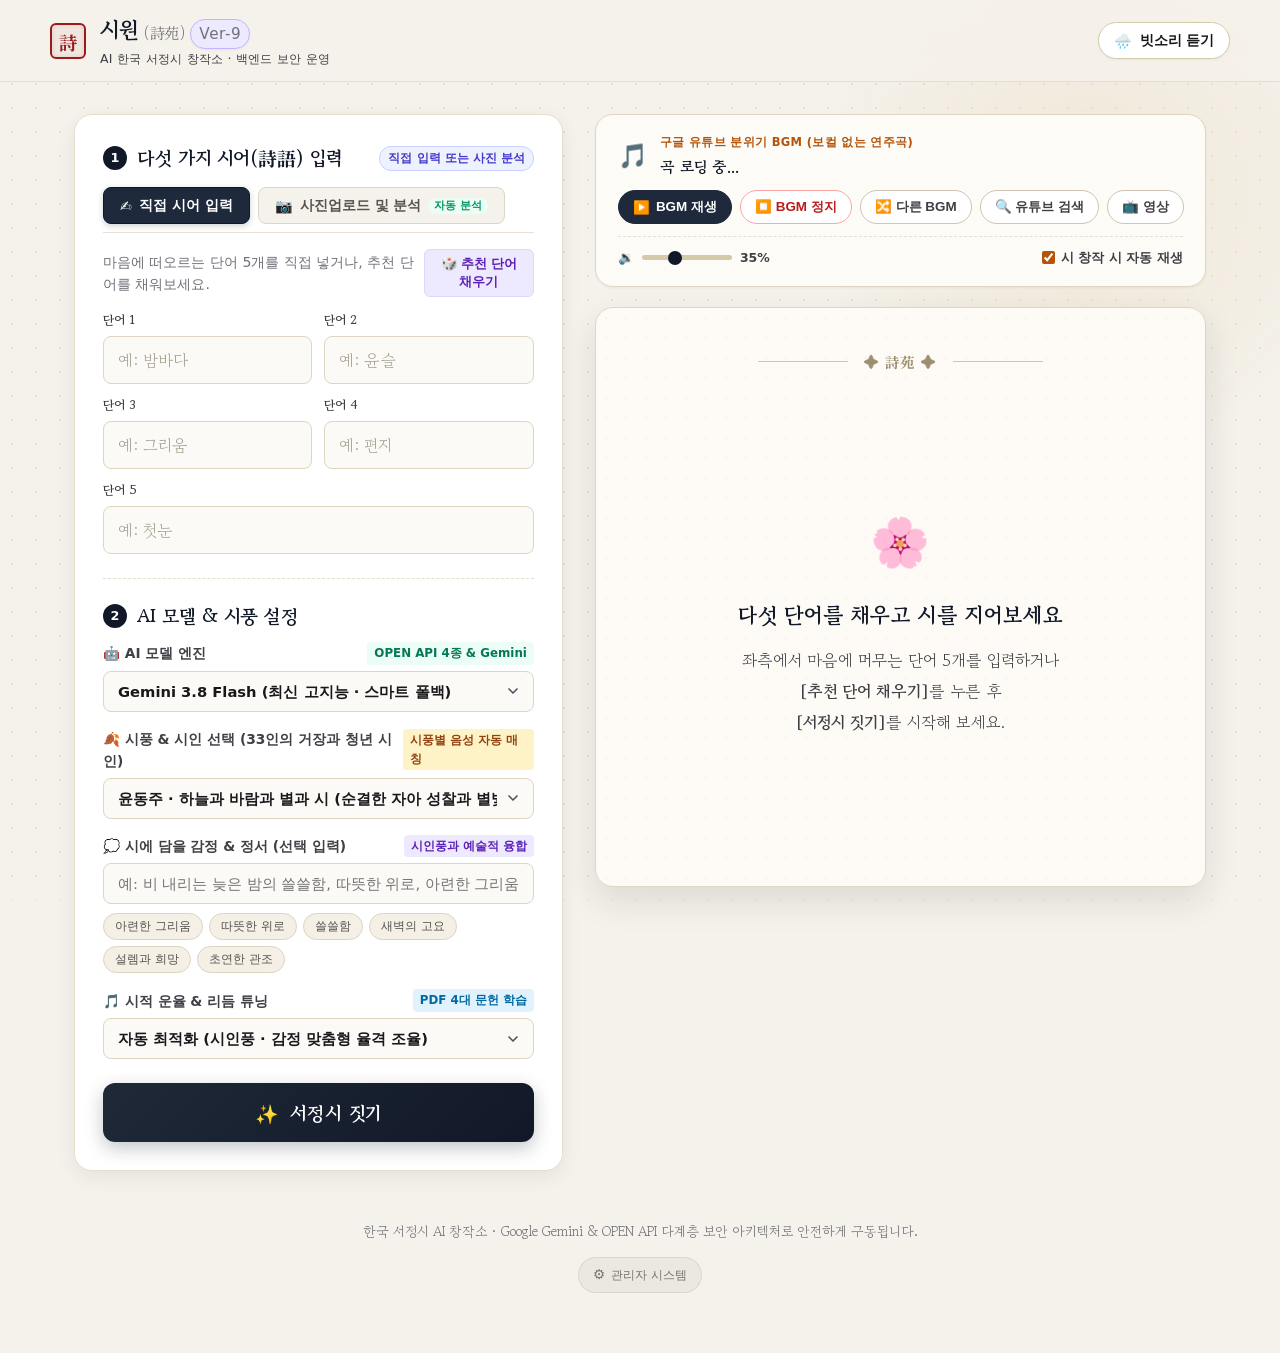
==== commit a28c87aa: "Add files via upload" ====
--- a/index.html
+++ b/index.html
@@ -34,11 +34,6 @@
           <span class="icon">🌧️</span>
           <span class="text">빗소리 듣기</span>
         </button>
-        <button id="openApiModalBtn" class="control-btn api-btn">
-          <span class="icon">🔒</span>
-          <span class="text">API 보안 상태</span>
-          <span id="apiStatusBadge" class="status-badge">확인 중...</span>
-        </button>
       </div>
     </div>
   </header>
@@ -185,17 +180,25 @@
           <div class="options-container">
             <div class="option-group">
               <label for="geminiModelSelect" class="option-label">
-                <span class="label-with-icon">🤖 Gemini 모델 버전</span>
-                <span class="version-tip">트래픽 과부하 방어 탑재</span>
+                <span class="label-with-icon">🤖 AI 모델 엔진</span>
+                <span class="version-tip">OPEN API 4종 & Gemini</span>
               </label>
               <div class="select-wrapper">
                 <select id="geminiModelSelect" class="custom-select">
-                  <option value="gemini-3.8-flash" selected>Gemini 3.8 Flash (최신 고지능 · 스마트 폴백)</option>
-                  <option value="gemini-3.7-flash">Gemini 3.7 Flash (하이브리드 추론 및 감성 엔진)</option>
-                  <option value="gemini-3.6-flash">Gemini 3.6 Flash (정교하고 안정적인 고속 추천)</option>
-                  <option value="gemini-3.5-flash">Gemini 3.5 Flash (안정적 고속 서정 엔진)</option>
-                  <option value="gemini-flash-latest">Gemini Flash Latest (최신 자동 안정화 버전)</option>
-                  <option value="gemini-2.5-pro">Gemini 2.5 Pro (깊은 문학적 통찰과 심층 사유)</option>
+                  <optgroup label="🟢 OPEN API 최신 모델 4종">
+                    <option value="o3-mini">o3-mini (2025 최신 차세대 고지능 추론)</option>
+                    <option value="o1">o1 (플래그십 심층 추론 및 복합 사고)</option>
+                    <option value="gpt-4o">gpt-4o (최신 플래그십 옴니 멀티모달)</option>
+                    <option value="gpt-4o-mini">gpt-4o-mini (고효율 고속 경량 옴니)</option>
+                  </optgroup>
+                  <optgroup label="🔷 Google Gemini 모델">
+                    <option value="gemini-3.8-flash" selected>Gemini 3.8 Flash (최신 고지능 · 스마트 폴백)</option>
+                    <option value="gemini-3.7-flash">Gemini 3.7 Flash (하이브리드 추론 및 감성 엔진)</option>
+                    <option value="gemini-3.6-flash">Gemini 3.6 Flash (정교하고 안정적인 고속 추천)</option>
+                    <option value="gemini-3.5-flash">Gemini 3.5 Flash (안정적 고속 서정 엔진)</option>
+                    <option value="gemini-flash-latest">Gemini Flash Latest (최신 자동 안정화 버전)</option>
+                    <option value="gemini-2.5-pro">Gemini 2.5 Pro (깊은 문학적 통찰과 심층 사유)</option>
+                  </optgroup>
                 </select>
               </div>
             </div>
@@ -637,64 +640,14 @@
 
     <!-- 푸터 -->
     <footer class="footer">
-      <p>Google Gemini AI 언어 모델 기반 한국 서정시 창작소 · 백엔드 보안 아키텍처로 안전하게 구동됩니다.</p>
+      <p>한국 서정시 AI 창작소 · Google Gemini & OPEN API 다계층 보안 아키텍처로 안전하게 구동됩니다.</p>
+      <div class="footer-admin-link-wrap">
+        <a href="/admin" class="admin-entry-link" title="시원(詩苑) AI 보안 및 API 연동 관리자 센터로 이동">
+          <span class="gear-icon">⚙️</span>
+          <span>관리자 시스템</span>
+        </a>
+      </div>
     </footer>
-  </div>
-
-  <!-- API 보안 상태 및 안내 모달 -->
-  <div id="apiModal" class="modal-overlay hidden">
-    <div class="modal-box">
-      <div class="modal-header">
-        <h3>🔒 Google Gemini API 보안 아키텍처</h3>
-        <button id="closeApiModalBtn" class="btn-close" aria-label="닫기">&times;</button>
-      </div>
-      <div class="modal-body">
-        <!-- 백엔드 서버 모드 시 표시되는 안내 -->
-        <div id="backendSecurityInfo" class="security-status-box">
-          <div class="status-indicator-wrap">
-            <span id="backendStatusIcon" class="status-icon">🛡️</span>
-            <strong id="backendStatusTitle">백엔드 서버 보안 연동 중</strong>
-          </div>
-          <p id="backendStatusDetail" class="status-detail-text">
-            서버의 <code>.env</code> 파일에 암호화된 Google Gemini API Key가 저장되어 있어, 웹 브라우저나 네트워크 통신 상에 API 키가 절대 노출되지 않습니다.
-          </p>
-        </div>
-
-        <!-- GitHub Pages(정적 모드) 시 표시되는 개인 키 설정 영역 -->
-        <div id="clientKeySection" class="client-key-section hidden">
-          <p class="modal-desc">
-            GitHub Pages(정적 호스팅) 환경에서는 본인의 Google AI Studio 무료 API Key를 입력하여 실시간 시를 짓거나, 키 없이 데모 모드로 즐기실 수 있습니다.
-          </p>
-          <div class="modal-input-field">
-            <input type="password" id="apiKeyInput" placeholder="AIzaSy..." autocomplete="off">
-            <button id="toggleKeyVisibility" class="btn-toggle-eye" type="button" title="키 표시/숨기기">👁️</button>
-          </div>
-          <div class="modal-links">
-            <a href="https://aistudio.google.com/app/apikey" target="_blank" rel="noopener noreferrer">
-              🔗 Google AI Studio에서 무료 API Key 발급받기 &rarr;
-            </a>
-          </div>
-          <div class="security-notice">
-            🔒 <strong>보안 안내</strong>: 입력하신 키는 브라우저(LocalStorage)에만 보관되며 외부 서버로 전송되지 않습니다.
-          </div>
-        </div>
-
-        <div class="security-checklist">
-          <h4>🛡️ 정보보안 지침 준수 & 시스템 정보</h4>
-          <ul>
-            <li>✨ <strong>현재 버전</strong>: <span class="app-version-badge">Ver-9</span> (TTS 슬래시 스킵 · 한국 시문학 심사평가위원 3인 평가 & 글다듬기 재구성 엔진)</li>
-            <li>✅ <strong>Server-to-Server 통신</strong>: 백엔드 환경에서는 구글 API를 비공개 호출</li>
-            <li>✅ <strong>환경변수 격리 (.env)</strong>: 소스 코드에 키를 하드코딩하지 않고 환경변수로 분리</li>
-            <li>✅ <strong>Git 유출 차단 (.gitignore)</strong>: 깃허브 커밋 시 .env 파일 원천 배제</li>
-            <li>✅ <strong>Rate Limiting(속도 제한)</strong>: 비정상적 다량 호출 및 DoS 공격 방지</li>
-          </ul>
-        </div>
-      </div>
-      <div class="modal-footer">
-        <button id="clearApiKeyBtn" class="btn-secondary hidden">키 삭제 (데모 모드)</button>
-        <button id="closeModalOkBtn" class="btn-primary">확인 / 저장</button>
-      </div>
-    </div>
   </div>
 
   <!-- 토스트 알림 메시지 -->
--- a/style.css
+++ b/style.css
@@ -2367,3 +2367,35 @@
   color: var(--text-muted);
   font-family: var(--font-serif);
 }
+
+.footer-admin-link-wrap {
+  margin-top: 14px;
+}
+
+.admin-entry-link {
+  display: inline-flex;
+  align-items: center;
+  gap: 6px;
+  padding: 6px 14px;
+  border-radius: 20px;
+  font-size: 0.78rem;
+  color: #78716c;
+  background: rgba(0, 0, 0, 0.04);
+  border: 1px solid rgba(0, 0, 0, 0.08);
+  text-decoration: none;
+  transition: var(--transition);
+  font-family: var(--font-sans);
+}
+
+.admin-entry-link:hover {
+  color: #1e293b;
+  background: #ffffff;
+  border-color: #94a3b8;
+  box-shadow: var(--shadow-sm);
+  transform: translateY(-1px);
+}
+
+.admin-entry-link .gear-icon {
+  font-size: 0.85rem;
+}
+
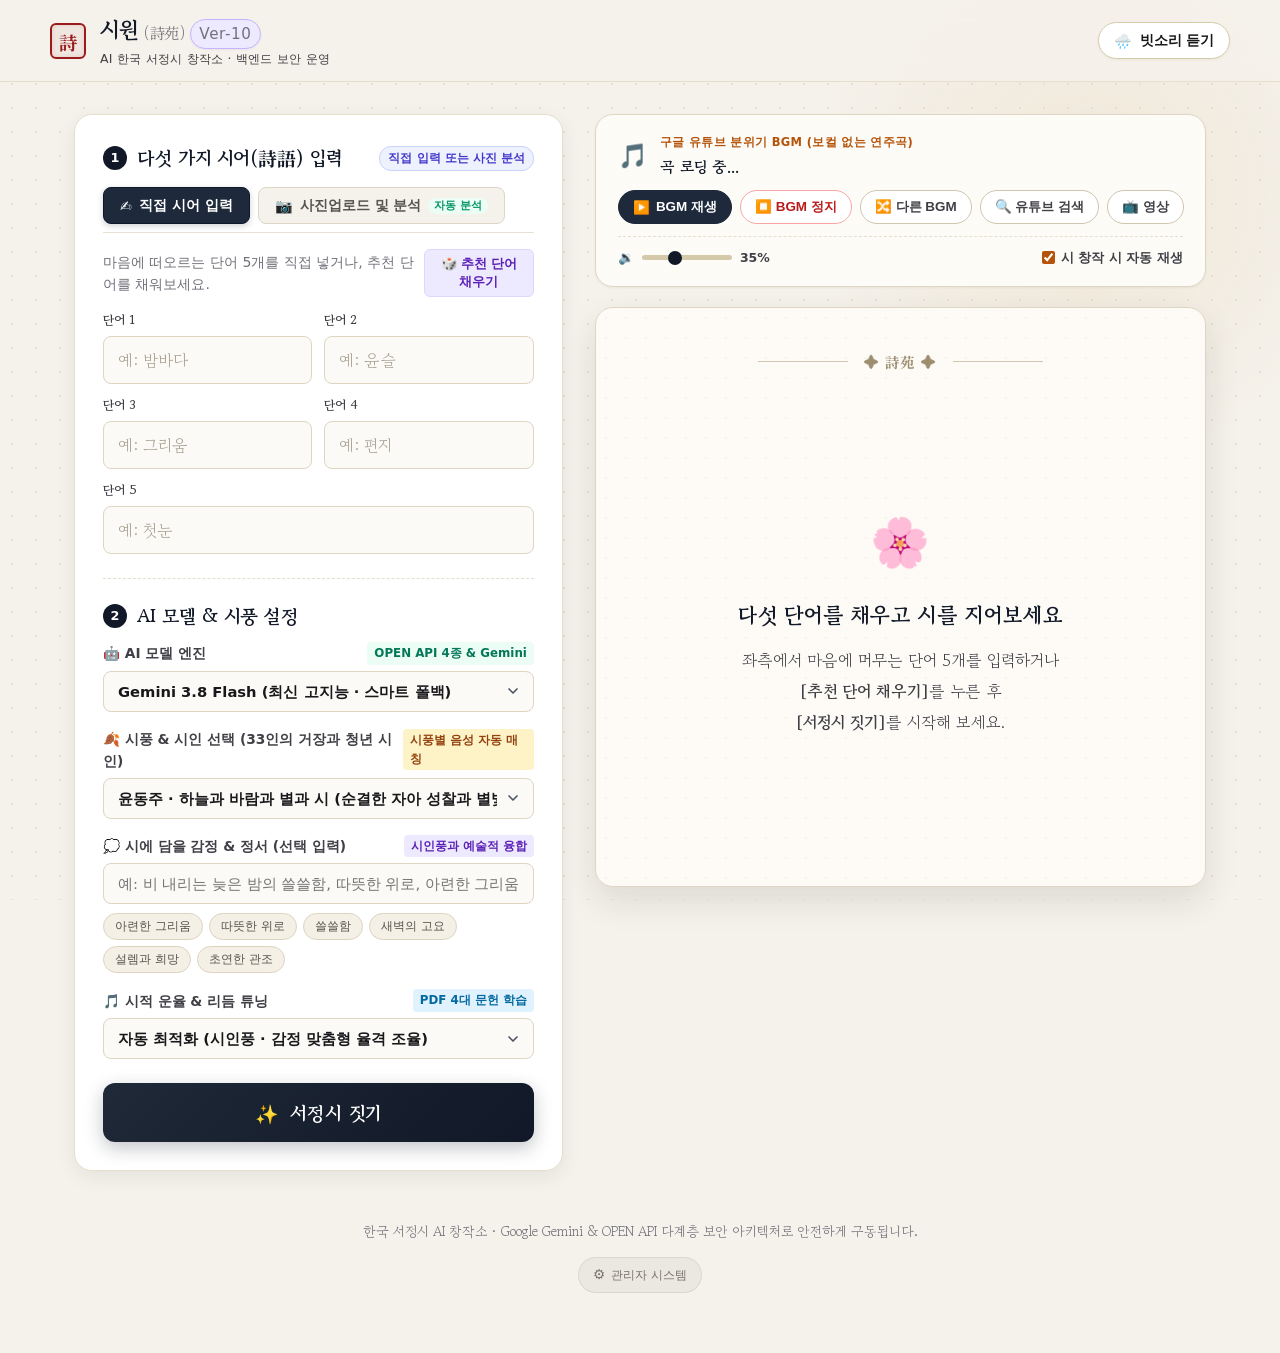
==== commit 4351baeb: "Add files via upload" ====
--- a/index.html
+++ b/index.html
@@ -25,7 +25,7 @@
       <div class="brand">
         <div class="brand-seal">詩</div>
         <div class="brand-text">
-          <h1 class="brand-title">시원 <span>(詩苑)</span> <span class="app-version-badge" id="appVersionBadge">Ver-9</span></h1>
+          <h1 class="brand-title">시원 <span>(詩苑)</span> <span class="app-version-badge" id="appVersionBadge">Ver-10</span></h1>
           <p class="brand-subtitle">AI 한국 서정시 창작소 · 백엔드 보안 운영</p>
         </div>
       </div>
@@ -145,7 +145,7 @@
 
                   <!-- 추출된 추천 시어 5개 표시 칩 -->
                   <div class="extracted-words-box">
-                    <label class="extracted-label">✨ 자동 추출된 추천 시어 5개 (입력 완료됨)</label>
+                    <label class="extracted-label">✨ 자동 추출된 추천 시어 5개 (클릭하여 단어별 수정 가능 ✏️)</label>
                     <div id="extractedWordsChips" class="extracted-words-chips">
                       <!-- 5개 칩 동적 렌더링 -->
                     </div>
@@ -186,10 +186,10 @@
               <div class="select-wrapper">
                 <select id="geminiModelSelect" class="custom-select">
                   <optgroup label="🟢 OPEN API 최신 모델 4종">
-                    <option value="o3-mini">o3-mini (2025 최신 차세대 고지능 추론)</option>
-                    <option value="o1">o1 (플래그십 심층 추론 및 복합 사고)</option>
-                    <option value="gpt-4o">gpt-4o (최신 플래그십 옴니 멀티모달)</option>
-                    <option value="gpt-4o-mini">gpt-4o-mini (고효율 고속 경량 옴니)</option>
+                    <option value="gpt-6-astra">GPT-6 Astra (차세대 초지능 플래그십)</option>
+                    <option value="gpt-5.5-sol">GPT-5.5 sol (태양의 온기와 고도의 서정 추론)</option>
+                    <option value="gpt-5.5-terra">GPT-5.5 Terra (대지의 깊이와 원숙한 문학성)</option>
+                    <option value="gpt-5.5-luna">GPT-5.5 Luna (달빛의 서정과 초고속 감성 특화)</option>
                   </optgroup>
                   <optgroup label="🔷 Google Gemini 모델">
                     <option value="gemini-3.8-flash" selected>Gemini 3.8 Flash (최신 고지능 · 스마트 폴백)</option>
--- a/style.css
+++ b/style.css
@@ -639,20 +639,125 @@
 .extracted-words-chips {
   display: flex;
   flex-wrap: wrap;
+  gap: 8px;
+}
+
+.extracted-word-chip {
+  display: inline-flex;
+  align-items: center;
   gap: 6px;
-}
-
-.extracted-word-chip {
   background: #eef2ff;
   border: 1px solid #c7d2fe;
   color: #3730a3;
   font-family: var(--font-serif);
   font-size: 0.84rem;
   font-weight: 600;
-  padding: 3px 10px;
+  padding: 4px 10px;
   border-radius: 14px;
   box-shadow: 0 1px 3px rgba(79, 70, 229, 0.1);
   animation: popIn 0.3s ease;
+  cursor: pointer;
+  transition: all 0.2s cubic-bezier(0.4, 0, 0.2, 1);
+  user-select: none;
+  position: relative;
+}
+
+.extracted-word-chip:hover {
+  background: #e0e7ff;
+  border-color: #818cf8;
+  color: #1e1b4b;
+  transform: translateY(-1px);
+  box-shadow: 0 3px 8px rgba(79, 70, 229, 0.15);
+}
+
+.extracted-word-chip .chip-num {
+  display: inline-flex;
+  align-items: center;
+  justify-content: center;
+  width: 18px;
+  height: 18px;
+  background: #4f46e5;
+  color: #ffffff;
+  border-radius: 50%;
+  font-size: 0.68rem;
+  font-family: var(--font-sans);
+  font-weight: 700;
+  flex-shrink: 0;
+}
+
+.extracted-word-chip .chip-text {
+  transition: color 0.15s ease;
+}
+
+.extracted-word-chip .chip-edit-btn {
+  background: transparent;
+  border: none;
+  padding: 0 2px;
+  margin-left: 2px;
+  cursor: pointer;
+  font-size: 0.72rem;
+  opacity: 0.6;
+  transition: all 0.2s ease;
+  display: inline-flex;
+  align-items: center;
+  justify-content: center;
+  border-radius: 4px;
+}
+
+.extracted-word-chip:hover .chip-edit-btn {
+  opacity: 1;
+}
+
+.extracted-word-chip .chip-edit-btn:hover {
+  transform: scale(1.2);
+  background: rgba(99, 102, 241, 0.15);
+}
+
+/* [Ver-10] 편집 모드 상태 */
+.extracted-word-chip.editing {
+  background: #ffffff;
+  border-color: #6366f1;
+  box-shadow: 0 0 0 3px rgba(99, 102, 241, 0.2), 0 2px 6px rgba(0, 0, 0, 0.08);
+  padding: 3px 6px 3px 8px;
+  cursor: default;
+  transform: none;
+}
+
+.extracted-word-chip .chip-inline-input {
+  border: 1px solid #c7d2fe;
+  background: #f8fafc;
+  color: #1e1b4b;
+  font-family: var(--font-serif);
+  font-size: 0.84rem;
+  font-weight: 600;
+  padding: 2px 6px;
+  border-radius: 6px;
+  width: 82px;
+  outline: none;
+  transition: all 0.15s ease;
+}
+
+.extracted-word-chip .chip-inline-input:focus {
+  border-color: #4f46e5;
+  background: #ffffff;
+  box-shadow: 0 0 0 2px rgba(79, 70, 229, 0.15);
+}
+
+.extracted-word-chip .chip-save-btn {
+  background: #4f46e5;
+  color: #ffffff;
+  border: none;
+  border-radius: 6px;
+  font-size: 0.75rem;
+  font-weight: 700;
+  padding: 2px 7px;
+  cursor: pointer;
+  transition: all 0.15s ease;
+}
+
+.extracted-word-chip .chip-save-btn:hover {
+  background: #4338ca;
+  transform: scale(1.05);
 }
 
 @keyframes popIn {
